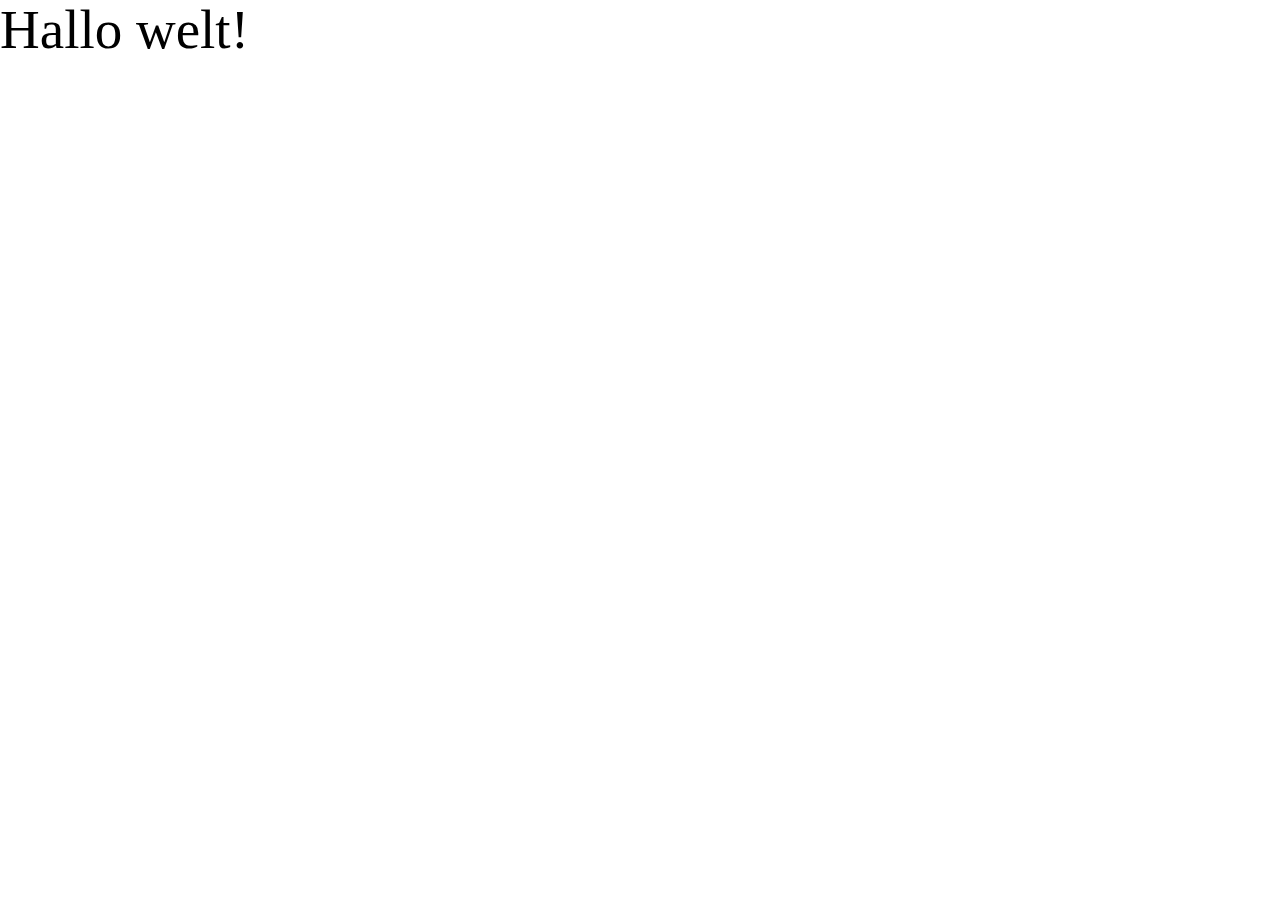
==== view-html/index.html @ 86b8821a "Start des Themes" ====
<!DOCTYPE html>
<html lang="en">
<head>
    <meta charset="UTF-8">
    <meta http-equiv="X-UA-Compatible" content="IE=edge">
    <meta name="viewport" content="width=device-width, initial-scale=1.0">
    <title>Startseite html</title>
    <link rel="stylesheet" href="../assets/css/styles.css">
</head>
<body>
    <h1>Hallo welt!</h1>
</body>
</html>
---- assets/css/styles.css ----
@font-face {
  font-family: "Roboto";
  src: url("../fonts/roboto-light.woff2") format("woff2"), url("../fonts/roboto-light.woff") format("woff");
  font-weight: 300;
  font-style: normal;
}
@font-face {
  font-family: "Roboto";
  src: url("../fonts/roboto-regular.woff2") format("woff2"), url("../fonts/roboto-regular.woff") format("woff");
  font-weight: 400;
  font-style: normal;
}
@font-face {
  font-family: "Roboto";
  src: url("../fonts/roboto-medium.woff2") format("woff2"), url("../fonts/roboto-medium.woff") format("woff");
  font-weight: 500;
  font-style: normal;
}
body {
  font-family: "Roboto";
  font-size: 10px;
  font-weight: 300;
}

* {
  margin-block-start: 0;
  margin-block-end: 0;
  padding-block-start: 0;
  padding-block-end: 0;
}

h1 {
  font-size: 5.5rem;
  font-weight: 300;
  line-height: 5.9rem;
}

h2 {
  font-size: 4.8rem;
  font-weight: 300;
  line-height: 5.4rem;
}

h3 {
  font-size: 3.6rem;
  font-weight: 300;
  line-height: 4.2rem;
}

h4 {
  font-size: 3.2rem;
  font-weight: 300;
  line-height: 3.8rem;
}

h5 {
  font-size: 2.4rem;
  font-weight: 300;
  line-height: 3rem;
}

h6, p, li, a, span, button, input, label {
  font-size: 2rem;
  font-weight: 300;
  line-height: 2.2rem;
}

p {
  line-height: 2.2rem;
  word-spacing: 0.1rem;
  letter-spacing: 0.2rem;
  hyphens: auto;
  -webkit-hyphens: auto;
  -moz-hyphens: auto;
  -ms-hyphens: auto;
}

.cl_subline {
  text-transform: uppercase;
  font-weight: 300;
}

html {
  font-size: 10px;
  scroll-behavior: smooth;
}

body {
  position: relative;
  top: 0;
  left: 0;
  width: 100%;
  background-color: white;
  margin: 0;
  padding: 0;
}

* {
  box-sizing: border-box;
}

input {
  appearance: auto;
  color: canvastext;
  background-color: canvas;
  border-top-width: 0;
  border-right-width: 0;
  border-bottom-width: 0;
  border-left-width: 0;
  border-top-style: inset;
  border-right-style: inset;
  border-bottom-style: inset;
  border-left-style: inset;
  border-top-color: currentcolor;
  border-right-color: currentcolor;
  border-bottom-color: currentcolor;
  border-left-color: currentcolor;
  border-image-source: none;
  border-image-slice: 100%;
  border-image-width: 0;
  border-image-outset: 0;
  border-image-repeat: stretch;
  padding-top: 0;
  padding-right: 0;
  padding-bottom: 0;
  padding-left: 0;
  user-select: text;
  -webkit-rtl-ordering: logical;
  -webkit-user-select: text;
  cursor: auto;
}

input:focus, textarea:focus, select:focus {
  outline-offset: 0;
  outline-color: green;
}

:focus-visible {
  outline-style: auto;
  outline-width: 0;
  outline-color: red;
}

.cl_boxingArea {
  position: relative;
  width: min(1260px, 70%);
  margin: 5rem auto 8rem auto;
  padding: 0;
}

.bgImage {
  position: absolute;
  top: 0;
  left: 0;
  z-index: 0;
  width: 100%;
  height: 100%;
}
.bgImage img {
  width: 100%;
  height: 100%;
  object-fit: cover;
}

/*# sourceMappingURL=styles.css.map */
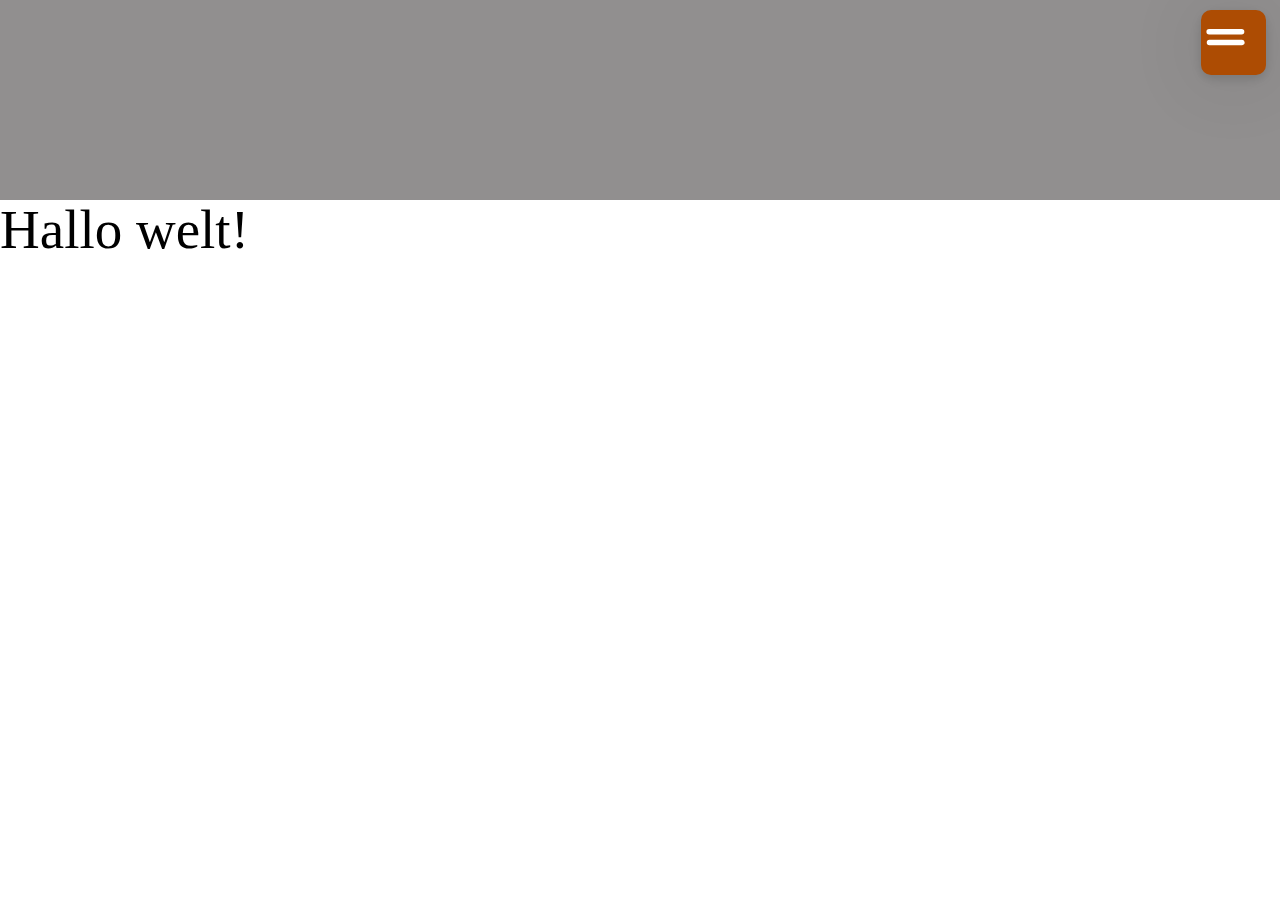
==== commit be0383d8: "Updade alle Dateien" ====
--- a/view-html/index.html
+++ b/view-html/index.html
@@ -8,6 +8,17 @@
     <link rel="stylesheet" href="../assets/css/styles.css">
 </head>
 <body>
+    <header class="cl_htmlIndex">
+        <div id="id_burger" class="cl_hp_burger_button cl_btn-none" aria-controls="primary-navigation"
+        aria-expanded="false">
+        <svg class="hamburger" viewBox="-10 -10 120 120" width="65">
+            <path class="line" stroke-width="10" stroke-linecap="round" stroke-linejoin="round"
+                d="m 5 30 h 60 a 1 1 0 0 1 0 20 h -60 a 1 1 0 0 1 0 -40 h 30 v 70">
+            </path>
+        </svg>
+    </div>
+    </header>
     <h1>Hallo welt!</h1>
+    <script src="/assets/js/index.js"></script>
 </body>
 </html>--- a/assets/css/styles.css
+++ b/assets/css/styles.css
@@ -1,21 +1,3 @@
-@font-face {
-  font-family: "Roboto";
-  src: url("../fonts/roboto-light.woff2") format("woff2"), url("../fonts/roboto-light.woff") format("woff");
-  font-weight: 300;
-  font-style: normal;
-}
-@font-face {
-  font-family: "Roboto";
-  src: url("../fonts/roboto-regular.woff2") format("woff2"), url("../fonts/roboto-regular.woff") format("woff");
-  font-weight: 400;
-  font-style: normal;
-}
-@font-face {
-  font-family: "Roboto";
-  src: url("../fonts/roboto-medium.woff2") format("woff2"), url("../fonts/roboto-medium.woff") format("woff");
-  font-weight: 500;
-  font-style: normal;
-}
 body {
   font-family: "Roboto";
   font-size: 10px;
@@ -68,7 +50,7 @@
 p {
   line-height: 2.2rem;
   word-spacing: 0.1rem;
-  letter-spacing: 0.2rem;
+  letter-spacing: 0;
   hyphens: auto;
   -webkit-hyphens: auto;
   -moz-hyphens: auto;
@@ -80,6 +62,41 @@
   font-weight: 300;
 }
 
+.cl_h5Abstand {
+  display: inline-block;
+  margin: 2rem 0 1rem 0;
+  font-weight: 300;
+}
+
+.cl_extrazeilenAbstand {
+  line-height: 2.8rem;
+}
+
+.cl_ohneTrennung {
+  hyphens: none;
+  -webkit-hyphens: none;
+  -moz-hyphens: none;
+  -ms-hyphens: none;
+}
+
+@font-face {
+  font-family: "Roboto";
+  src: url("https://galileo-security.de/wp-content/themes/galileoSecurity/assets/fonts/roboto-light.woff2") format("woff2"), url("https://galileo-security.de/wp-content/themes/galileoSecurity/assets/fonts/roboto-light.woff") format("woff");
+  font-weight: 300;
+  font-style: normal;
+}
+@font-face {
+  font-family: "Roboto";
+  src: url("https://galileo-security.de/wp-content/themes/galileoSecurity/assets/fonts/roboto-regular.woff2") format("woff2"), url("https://galileo-security.de/wp-content/themes/galileoSecurity/assets/fonts/roboto-regular.woff") format("woff");
+  font-weight: 400;
+  font-style: normal;
+}
+@font-face {
+  font-family: "Roboto";
+  src: url("https://galileo-security.de/wp-content/themes/galileoSecurity/assets/fonts/roboto-medium.woff2") format("woff2"), url("https://galileo-security.de/wp-content/themes/galileoSecurity/assets/fonts/roboto-medium.woff") format("woff");
+  font-weight: 500;
+  font-style: normal;
+}
 html {
   font-size: 10px;
   scroll-behavior: smooth;
@@ -144,22 +161,321 @@
 .cl_boxingArea {
   position: relative;
   width: min(1260px, 70%);
-  margin: 5rem auto 8rem auto;
+  margin: 0rem auto 0rem auto;
   padding: 0;
 }
 
-.bgImage {
+.cl_wrapperMargin {
+  margin: 7rem auto 10rem auto;
+}
+
+.cl_informationsText {
+  width: 100%;
+}
+
+/*------Header-----------
+###############################*/
+.cl_headerBGimageHome {
+  position: relative;
+  top: 0;
+  left: 0;
+  width: 100%;
+  height: 100vh;
+}
+
+.cl_mobilNone {
+  display: none;
+}
+
+.cl_logoText {
   position: absolute;
-  top: 0;
+  top: 1rem;
   left: 0;
-  z-index: 0;
-  width: 100%;
-  height: 100%;
-}
-.bgImage img {
+  width: 24rem;
+  height: auto;
+}
+.cl_logoText img {
   width: 100%;
   height: 100%;
   object-fit: cover;
 }
 
+.cl_areaNavBox {
+  width: fit-content;
+  display: flex;
+  justify-content: center;
+}
+.cl_areaNavBox .cl_navBox {
+  list-style: none;
+  padding-inline-start: 0;
+  display: flex;
+  flex-direction: row;
+  flex-wrap: wrap;
+  gap: 1rem;
+}
+.cl_areaNavBox .cl_navBox li {
+  transition: scale 300ms ease-in-out, translate 300ms ease;
+  -webkit-transition: scale 300ms ease-in-out, translate 300ms ease;
+  -moz-transition: scale 300ms ease-in-out, translate 300ms ease;
+  -ms-transition: scale 300ms ease-in-out, translate 300ms ease;
+  -o-transition: scale 300ms ease-in-out, translate 300ms ease;
+}
+.cl_areaNavBox .cl_navBox li:hover {
+  transition: scale 300ms ease-in-out, translate 300ms ease;
+  transform: translateY(-2px);
+  -webkit-transform: translateY(-2px);
+  -moz-transform: translateY(-2px);
+  -ms-transform: translateY(-2px);
+  -o-transform: translateY(-2px);
+  -webkit-transition: scale 300ms ease-in-out, translate 300ms ease;
+  -moz-transition: scale 300ms ease-in-out, translate 300ms ease;
+  -ms-transition: scale 300ms ease-in-out, translate 300ms ease;
+  -o-transition: scale 300ms ease-in-out, translate 300ms ease;
+}
+.cl_areaNavBox .cl_navBox li a {
+  transition: scale 300ms ease-in-out;
+  -webkit-transition: scale 300ms ease-in-out;
+  -moz-transition: scale 300ms ease-in-out;
+  -ms-transition: scale 300ms ease-in-out;
+  -o-transition: scale 300ms ease-in-out;
+  color: #eeeeee;
+  text-decoration: none;
+  font-size: 2rem;
+  text-transform: uppercase;
+}
+.cl_areaNavBox .cl_navBox li a:hover {
+  color: #bababa;
+}
+
+.cl_menuareaSecondHome_hp {
+  width: 100%;
+  height: 9rem;
+  display: flex;
+  flex-direction: row;
+  flex-wrap: wrap;
+  justify-content: center;
+  align-items: center;
+  background-color: rgba(0, 0, 0, 0.3);
+}
+
+.cl_bgHome {
+  position: absolute;
+  top: 0;
+  left: 0;
+  z-index: -1;
+  width: 100%;
+  height: 100%;
+  object-fit: cover;
+}
+
+.cl_headline {
+  width: 100%;
+  height: 100%;
+  margin: -20rem 0 0 0;
+  display: flex;
+  flex-direction: column;
+  align-items: center;
+  justify-content: center;
+  color: #eeeeee;
+}
+.cl_headline h1 {
+  display: block;
+  margin: 1rem 0;
+}
+.cl_headline .cl_subline {
+  text-transform: uppercase;
+  font-size: 2.4rem;
+}
+
+/*----------- Sub Header --------
+###################################*/
+.cl_headerBGimageHomeSub {
+  position: relative;
+  top: 0;
+  left: 0;
+  width: 100%;
+  height: 30vh;
+}
+
+.cl_headline {
+  width: 100%;
+  height: 100%;
+  margin: -7rem 0 0 0;
+  display: flex;
+  flex-direction: column;
+  align-items: center;
+  justify-content: center;
+  color: #eeeeee;
+}
+.cl_headline h1 {
+  display: block;
+  margin: 1rem 0;
+}
+
+/*------------ Mobil Nav -----------
+####################################*/
+.cl_mobilActiv {
+  transition: all 500ms ease-in-out;
+  transform: translateX(0);
+}
+
+.cl_mobilNone {
+  transition: all 500ms ease-in-out;
+  transform: translateX(-110%);
+  width: 0;
+  height: 0;
+}
+
+.cl_menuarea_mobil_slid_hp {
+  transition: all 500ms ease-in-out;
+  height: 100vh;
+  width: 320px;
+}
+
+.cl_menuarea_mobil_hp {
+  display: block;
+  position: fixed;
+  z-index: 9998;
+  top: 0;
+  box-shadow: 0px 4px 9.8px rgba(0, 0, 0, 0.072), 0px 4px 14.5px rgba(0, 0, 0, 0.087), 0px 4px 80px rgba(0, 0, 0, 0.11);
+  background-color: #ad4c03;
+  overflow: hidden;
+}
+
+.cl_areaNavBoxMobil .cl_navBoxMobil {
+  display: flex;
+  flex-direction: column;
+  justify-content: flex-start;
+  margin: 6rem 0 0 0;
+  padding: 2rem 0 0 2rem;
+  gap: 2rem;
+}
+.cl_areaNavBoxMobil .cl_navBoxMobil li {
+  list-style: none;
+}
+.cl_areaNavBoxMobil .cl_navBoxMobil li a {
+  color: #eeeeee;
+  text-decoration: none;
+  font-size: 2rem;
+  text-transform: uppercase;
+}
+
+.cl_mobilLogo {
+  margin: 1rem auto;
+  width: 24rem;
+}
+
+/*##############Ende#################*/
+/*----------- media Query -----------
+######################################*/
+@media screen and (max-width: 666px) {
+  .cl_headline {
+    text-align: center;
+    padding: 0 1rem;
+  }
+}
+@media screen and (max-width: 1200px) {
+  .cl_areaNavBox {
+    display: none;
+  }
+  .cl_mobilNone, .hp_burger_button_cl {
+    position: fixed;
+    z-index: 9999;
+    right: 0;
+    top: 1.5rem;
+    display: none;
+  }
+}
+/*Burger Button--------
+############################*/
+div.cl_hp_burger_button {
+  appearance: none;
+  overflow: hidden;
+  height: 65px;
+  width: 65px;
+  background-color: #ad4c03;
+  box-shadow: 0px 4px 9.8px rgba(0, 0, 0, 0.072), 0px 4px 14.5px rgba(0, 0, 0, 0.087), 0px 4px 80px rgba(0, 0, 0, 0.11);
+  border-radius: 1rem;
+  position: fixed;
+  top: 0;
+  right: 1.4rem;
+  z-index: 99999;
+  color: transparent;
+  cursor: pointer;
+  margin: 1rem 0 0 0;
+}
+
+.cl_hp_burger_button .cl_svgBurger {
+  color: transparent;
+  stroke: #ffffff;
+  transition: translate 500ms, rotate 500ms;
+  padding: 10px 0 0 16px;
+}
+
+.cl_hp_burger_button[aria-expanded=true] .cl_svgBurger {
+  translate: 0px 1px;
+  rotate: 0.125turn;
+  padding: 6px 0 0 16px;
+}
+
+.cl_hp_burger_button .line {
+  fill-opacity: 0;
+  color: transparent;
+  stroke: #ffffff;
+  transition: 500ms;
+  stroke-dasharray: 60 30 60 300;
+}
+
+.cl_hp_burger_button[aria-expanded=true] .line {
+  stroke-dasharray: 58 105 58 300;
+  stroke-dashoffset: -90;
+  padding: 0px 6px 0 0px;
+  translate: 1px -1px;
+}
+
+.cl_btn-none {
+  opacity: 1;
+}
+
+.cl_btn-active {
+  transition: all 350ms ease-in-out;
+  opacity: 1;
+}
+
+/*############Ende###################*/
+.cl_htmlIndex {
+  height: 200px;
+  width: 100%;
+  background-color: #918f8f;
+}
+
+/*------footer SubWrapper--------------*/
+.cl_footerDown_hp {
+  display: flex;
+  flex-direction: row;
+  flex-wrap: wrap;
+  justify-content: space-between;
+  background-color: #666666;
+  padding: 1rem;
+}
+
+.cl_footerCopyright_hp p {
+  color: #eeeeee;
+  font-size: 1.2rem;
+}
+
+.cl_footerSecondBox {
+  display: flex;
+  flex-direction: row;
+  flex-wrap: wrap;
+  gap: 2rem;
+  list-style: none;
+  padding-block-start: 0;
+}
+.cl_footerSecondBox li a {
+  text-decoration: none;
+  color: #eeeeee;
+  font-size: 1.2rem;
+}
+
 /*# sourceMappingURL=styles.css.map */
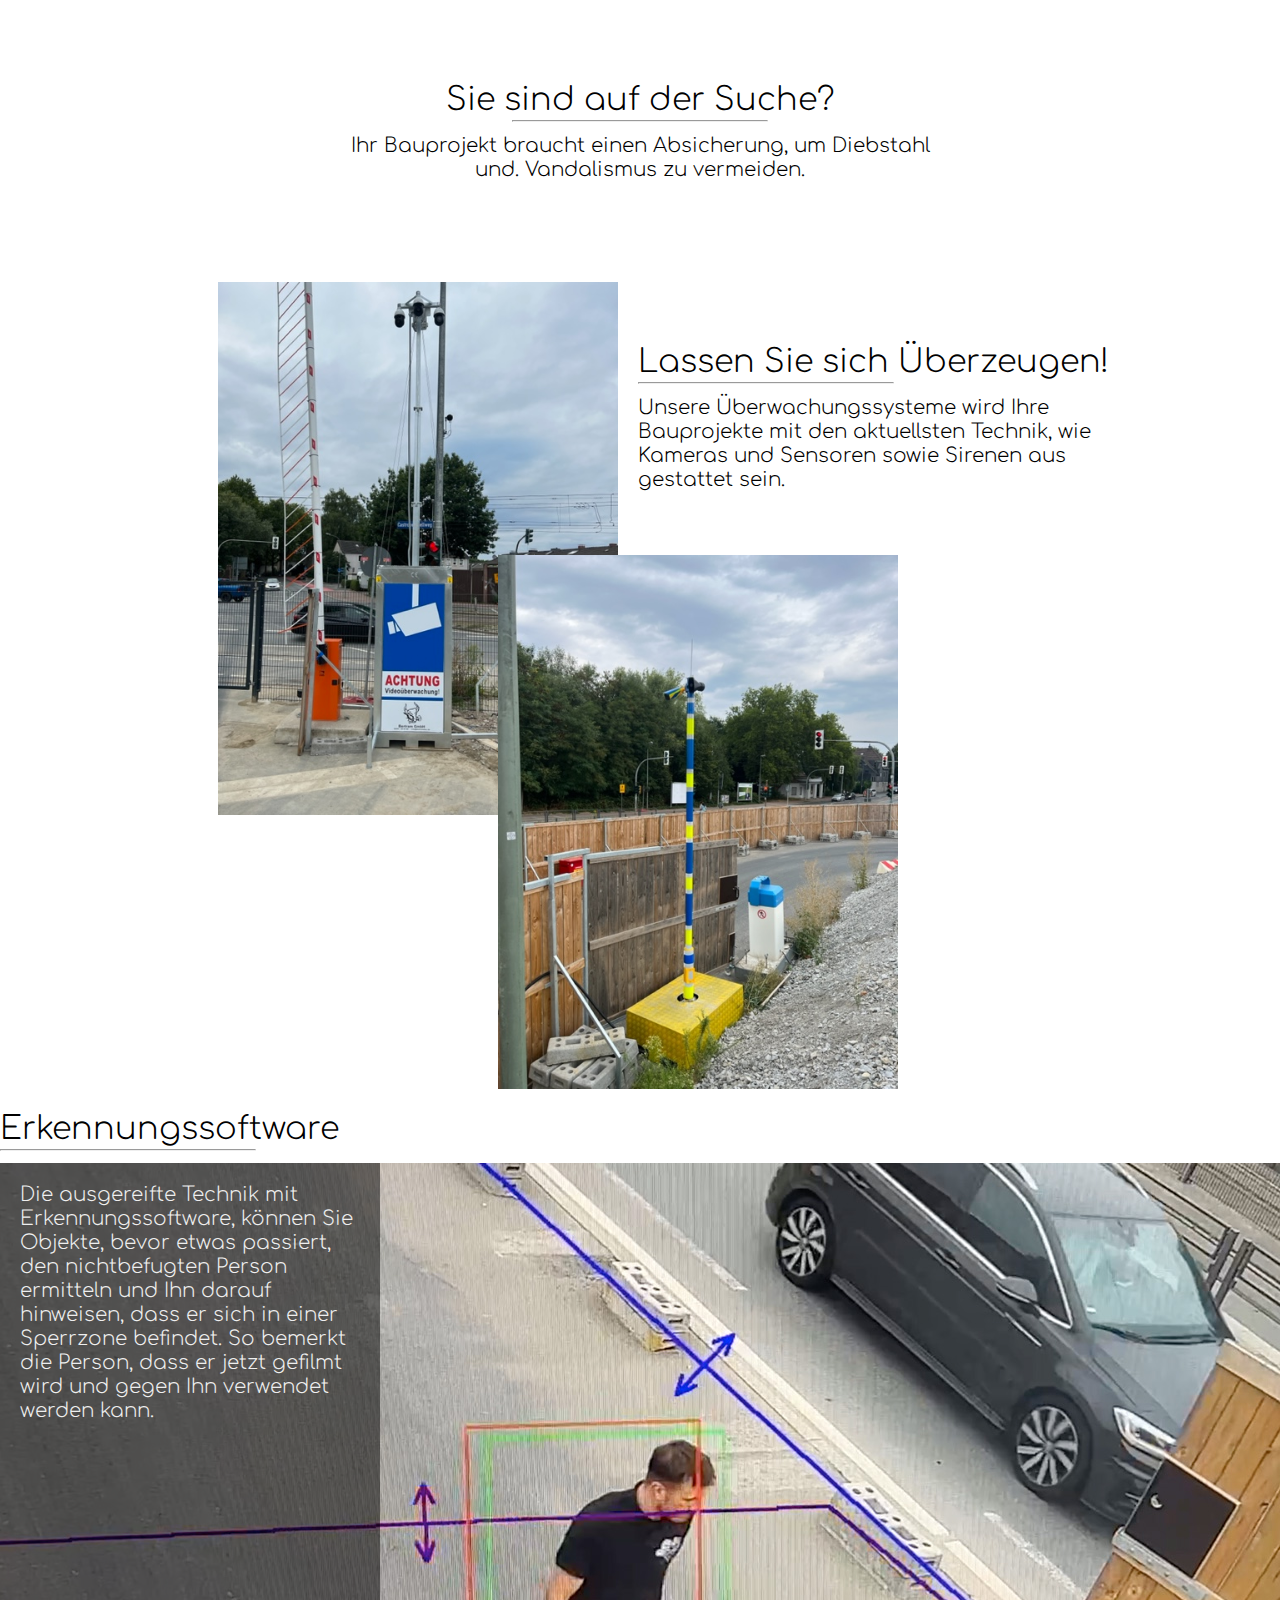
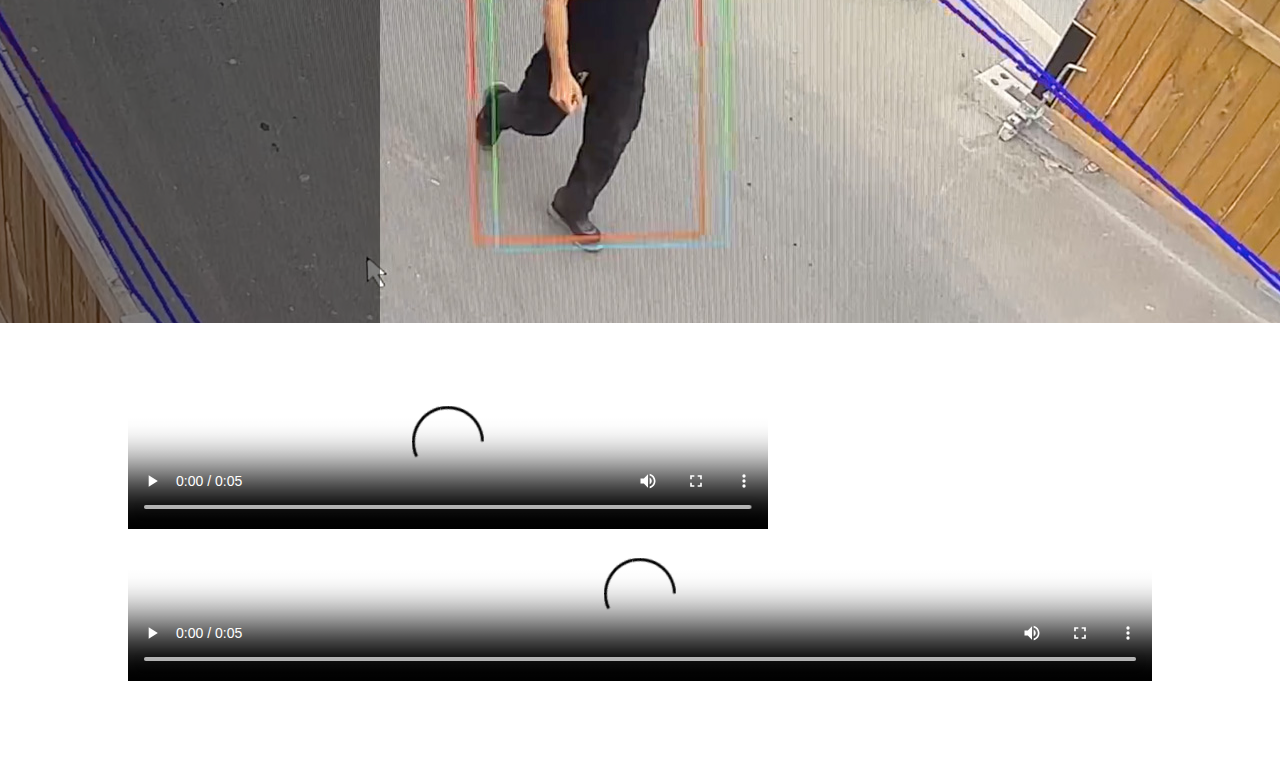
==== commit f54aee14: "großes update" ====
--- a/view-html/index.html
+++ b/view-html/index.html
@@ -4,21 +4,66 @@
     <meta charset="UTF-8">
     <meta http-equiv="X-UA-Compatible" content="IE=edge">
     <meta name="viewport" content="width=device-width, initial-scale=1.0">
+    <link rel="icon" type="image/x-icon" href="/images/favicon.ico">
     <title>Startseite html</title>
     <link rel="stylesheet" href="../assets/css/styles.css">
 </head>
 <body>
-    <header class="cl_htmlIndex">
-        <div id="id_burger" class="cl_hp_burger_button cl_btn-none" aria-controls="primary-navigation"
-        aria-expanded="false">
-        <svg class="hamburger" viewBox="-10 -10 120 120" width="65">
-            <path class="line" stroke-width="10" stroke-linecap="round" stroke-linejoin="round"
-                d="m 5 30 h 60 a 1 1 0 0 1 0 20 h -60 a 1 1 0 0 1 0 -40 h 30 v 70">
-            </path>
-        </svg>
+<section class="cl_welcome-wrapper_hp cl_boxingArea">
+    <div class="cl_welcome-content_hp">
+        <h2>Sie sind auf der Suche?</h2>
+        <hr class="cl_underline-center_hp">
+        <h4>Ihr Bauprojekt braucht einen Absicherung, um Diebstahl und. Vandalismus zu vermeiden.</h4>
     </div>
-    </header>
-    <h1>Hallo welt!</h1>
-    <script src="/assets/js/index.js"></script>
+</section>
+<section class="cl_img_ueberwachung-wrapper_hp cl_boxingArea">
+    <div class="cl_contentGridbox_hp">
+        <div class="cl_imgBox_hp">
+        <img src="../assets/img/ueberwachungsimg02.JPG" alt="" class="cl_img01_hp imgPlace01">
+    </div>
+    <div class="cl_imgBox02_hp">
+        <img src="../assets/img/ueberwachungsimg01.JPG" alt="" class="cl_img01_hp imgPlace02">
+    </div>
+        <div class="cl_content_img_hp">
+            <h2>Lassen Sie sich Überzeugen!</h2>
+            <hr class="cl_underline-left_hp">
+            <h4>Unsere Überwachungssysteme wird Ihre Bauprojekte mit den aktuellsten Technik, wie Kameras und Sensoren sowie Sirenen aus gestattet sein.</h4>
+        </div>
+    </div>
+</section>
+<section class="cl_erkennung-wrapper_hp">
+    <div class="cl_erkennungsheadline_hp">
+        <h2>Erkennungssoftware</h2>
+        <hr class="cl_underline-left_hp">
+        <div class="cl_erkennungBox_hp">
+            <div class="cl_erkennungscontent_hp">
+                <h4>Die ausgereifte Technik mit Erkennungssoftware, können Sie Objekte, bevor etwas passiert, den nichtbefugten Person ermitteln und Ihn darauf hinweisen, dass er sich in einer Sperrzone befindet.
+                    So bemerkt die Person, dass er jetzt gefilmt wird und gegen Ihn verwendet werden kann.</h4>
+            </div>
+        </div>
+</section>
+<section class="cl_video_wrapper_hp cl_boxingArea">
+    <div class="cl_videogridbox_hp">
+        <div class="cl_videoContent_hp">
+            <h2></h2>
+            <h4></h4>
+        </div>
+        <div class="cl_video-container01_hp">
+            <video class="cl_video-container01_hp video" poster="../assets/img/software_galileo.png" controls>
+                <source src="../assets/video/softwarevideo.mp4" type="video/mp4">
+                <source src="../assets/video/softwarevideo.webm" type="video/webm">
+                Ihr Browser unterstützt das Video nicht.
+            </video>
+        </div>
+        <div class="cl_video-container02_hp">
+            <video class="cl_video-container02_hp video" poster="../assets/img/outside_galileo.png" controls>
+                <source src="../assets/video/uberwachung_outside.mp4" type="video/mp4">
+                <source src="../assets/video/uberwachung_outside.webm" type="video/webm">
+                Ihr Browser unterstützt das Video nicht.
+            </video>
+        </div>
+    </div>
+</section>
+<script src="../assets/js/index.js"></script>
 </body>
 </html>--- a/assets/css/styles.css
+++ b/assets/css/styles.css
@@ -1,5 +1,53 @@
+@font-face {
+  font-family: "Roboto";
+  src: url("http://localhost:8888/WordPress-projekte/galileoSecurity/wp-content/themes/galileoSecurity/assets/fonts/roboto-light.woff2") format("woff2"), url("http://localhost:8888/WordPress-projekte/galileoSecurity/wp-content/themes/galileoSecurity/assets/fonts/roboto-light.woff") format("woff");
+  font-weight: 300;
+  font-style: normal;
+}
+@font-face {
+  font-family: "Roboto";
+  src: url("http://localhost:8888/WordPress-projekte/galileoSecurity/wp-content/themes/galileoSecurity/assets/fonts/roboto-regular.woff2") format("woff2"), url("http://localhost:8888/WordPress-projekte/galileoSecurity/wp-content/themes/galileoSecurity/assets/fonts/roboto-regular.woff") format("woff");
+  font-weight: 400;
+  font-style: normal;
+}
+@font-face {
+  font-family: "Roboto";
+  src: url("http://localhost:8888/WordPress-projekte/galileoSecurity/wp-content/themes/galileoSecurity/assets/fonts/roboto-medium.woff2") format("woff2"), url("http://localhost:8888/WordPress-projekte/galileoSecurity/wp-content/themes/galileoSecurity/assets/fonts/roboto-medium.woff") format("woff");
+  font-weight: 500;
+  font-style: normal;
+}
+@font-face {
+  font-family: "Roboto";
+  src: url("https://galileo-security.de/wp-content/themes/galileoSecurity/assets/fonts/roboto-light.woff2") format("woff2"), url("https://galileo-security.de/wp-content/themes/galileoSecurity/assets/fonts/roboto-light.woff") format("woff");
+  font-weight: 300;
+  font-style: normal;
+}
+@font-face {
+  font-family: "Roboto";
+  src: url("https://galileo-security.de/wp-content/themes/galileoSecurity/assets/fonts/roboto-regular.woff2") format("woff2"), url("https://galileo-security.de/wp-content/themes/galileoSecurity/assets/fonts/roboto-regular.woff") format("woff");
+  font-weight: 400;
+  font-style: normal;
+}
+@font-face {
+  font-family: "Roboto";
+  src: url("https://galileo-security.de/wp-content/themes/galileoSecurity/assets/fonts/roboto-medium.woff2") format("woff2"), url("https://galileo-security.de/wp-content/themes/galileoSecurity/assets/fonts/roboto-medium.woff") format("woff");
+  font-weight: 500;
+  font-style: normal;
+}
+@font-face {
+  font-family: "Comfortaa";
+  src: url("../fonts/Comfortaa-Light.woff2") format("woff2"), url("../fonts/Comfortaa-Light.woff") format("woff");
+  font-weight: 300;
+  font-style: normal;
+}
+@font-face {
+  font-family: "Comfortaa";
+  src: url("../fonts/Comfortaa-SemiBold.woff2") format("woff2"), url("../fonts/Comfortaa-SemiBold.woff") format("woff");
+  font-weight: 600;
+  font-style: normal;
+}
 body {
-  font-family: "Roboto";
+  font-family: "Comfortaa", "sans-serif";
   font-size: 10px;
   font-weight: 300;
 }
@@ -12,43 +60,48 @@
 }
 
 h1 {
+  font-family: "Comfortaa", "sans-serif";
   font-size: 5.5rem;
   font-weight: 300;
   line-height: 5.9rem;
 }
 
 h2 {
-  font-size: 4.8rem;
-  font-weight: 300;
-  line-height: 5.4rem;
+  font-family: "Comfortaa", "sans-serif";
+  font-size: 3.2rem;
+  font-weight: 300;
+  line-height: 4rem;
 }
 
 h3 {
-  font-size: 3.6rem;
-  font-weight: 300;
-  line-height: 4.2rem;
+  font-family: "Comfortaa", "sans-serif";
+  font-size: 2.4rem;
+  font-weight: 300;
+  line-height: 3.2rem;
 }
 
 h4 {
-  font-size: 3.2rem;
-  font-weight: 300;
-  line-height: 3.8rem;
+  font-family: "Comfortaa", "sans-serif";
+  font-size: 2rem;
+  font-weight: 300;
+  line-height: 2.4rem;
 }
 
 h5 {
-  font-size: 2.4rem;
-  font-weight: 300;
-  line-height: 3rem;
+  font-family: "Comfortaa", "sans-serif";
+  font-size: 1.6rem;
+  font-weight: 300;
+  line-height: 1.8rem;
 }
 
 h6, p, li, a, span, button, input, label {
-  font-size: 2rem;
-  font-weight: 300;
-  line-height: 2.2rem;
+  font-family: "Comfortaa", "sans-serif";
+  font-size: 1.6rem;
+  font-weight: 300;
+  line-height: 2rem;
 }
 
 p {
-  line-height: 2.2rem;
   word-spacing: 0.1rem;
   letter-spacing: 0;
   hyphens: auto;
@@ -60,6 +113,9 @@
 .cl_subline {
   text-transform: uppercase;
   font-weight: 300;
+  padding: 0.4rem;
+  display: inline-block;
+  margin: 1rem 0 0 0;
 }
 
 .cl_h5Abstand {
@@ -72,31 +128,6 @@
   line-height: 2.8rem;
 }
 
-.cl_ohneTrennung {
-  hyphens: none;
-  -webkit-hyphens: none;
-  -moz-hyphens: none;
-  -ms-hyphens: none;
-}
-
-@font-face {
-  font-family: "Roboto";
-  src: url("https://galileo-security.de/wp-content/themes/galileoSecurity/assets/fonts/roboto-light.woff2") format("woff2"), url("https://galileo-security.de/wp-content/themes/galileoSecurity/assets/fonts/roboto-light.woff") format("woff");
-  font-weight: 300;
-  font-style: normal;
-}
-@font-face {
-  font-family: "Roboto";
-  src: url("https://galileo-security.de/wp-content/themes/galileoSecurity/assets/fonts/roboto-regular.woff2") format("woff2"), url("https://galileo-security.de/wp-content/themes/galileoSecurity/assets/fonts/roboto-regular.woff") format("woff");
-  font-weight: 400;
-  font-style: normal;
-}
-@font-face {
-  font-family: "Roboto";
-  src: url("https://galileo-security.de/wp-content/themes/galileoSecurity/assets/fonts/roboto-medium.woff2") format("woff2"), url("https://galileo-security.de/wp-content/themes/galileoSecurity/assets/fonts/roboto-medium.woff") format("woff");
-  font-weight: 500;
-  font-style: normal;
-}
 html {
   font-size: 10px;
   scroll-behavior: smooth;
@@ -107,7 +138,7 @@
   top: 0;
   left: 0;
   width: 100%;
-  background-color: white;
+  background-color: #fff;
   margin: 0;
   padding: 0;
 }
@@ -161,7 +192,14 @@
 .cl_boxingArea {
   position: relative;
   width: min(1260px, 70%);
-  margin: 0rem auto 0rem auto;
+  margin: 5rem auto 8rem auto;
+  padding: 0;
+}
+
+.cl_fullwide {
+  position: relative;
+  width: 100%;
+  margin: 0;
   padding: 0;
 }
 
@@ -173,6 +211,94 @@
   width: 100%;
 }
 
+/*##############Ende#################*/
+/*-------------- Deko Dreieck ------
+######################################*/
+.cl_polyDreieck {
+  position: relative;
+  z-index: 20;
+  width: 100%;
+  height: fit-content;
+  margin: 4rem 0 0 0;
+  overflow: hidden;
+}
+
+.cl_bgColorSection02 {
+  background-color: #fafafa;
+  fill: #fafafa;
+}
+
+.cl_bgColorSection03 {
+  background-color: #fafafa;
+  fill: #fff;
+}
+
+.cl_polyDreieckDown {
+  width: 100%;
+  height: fit-content;
+  margin: 0 0 -0.4rem 0;
+  overflow: hidden;
+}
+.cl_polyDreieckDown .cl_Dreieck {
+  object-fit: cover;
+  object-position: center;
+}
+
+.dreickWeiss {
+  position: relative;
+  bottom: -1rem;
+  width: 100%;
+  height: max-content;
+}
+.dreickWeiss img {
+  width: 100%;
+  height: 100%;
+}
+
+.dreieckRotOben img {
+  transform: scaleX(-1);
+  position: relative;
+  bottom: -1rem;
+}
+
+.dreieckWeiss03 {
+  position: relative;
+  bottom: 8px;
+  width: 100%;
+  overflow: visible;
+  transform: scaleX(-1);
+  -webkit-transform: scaleX(-1);
+  -moz-transform: scaleX(-1);
+  -ms-transform: scaleX(-1);
+  -o-transform: scaleX(-1);
+}
+.dreieckWeiss03 img.dreieck {
+  width: 100%;
+  height: 100%;
+}
+
+.cl_underline-center_hp, .cl_underline-left_hp {
+  width: 20vw;
+  display: block;
+  background-color: #8E0404;
+}
+
+.cl_underline-left_hp {
+  margin: 0 auto 1.2rem 0;
+}
+
+.cl_underline-center_hp {
+  margin: 0 auto 1.2rem auto;
+}
+
+/*----------- Media Queries ---------
+#######################################*/
+@media screen and (max-width: 1690px) {
+  .cl_boxingArea {
+    position: relative;
+    width: 100%;
+  }
+}
 /*------Header-----------
 ###############################*/
 .cl_headerBGimageHome {
@@ -180,7 +306,9 @@
   top: 0;
   left: 0;
   width: 100%;
-  height: 100vh;
+  height: 106vh;
+  overflow: hidden;
+  display: table-caption;
 }
 
 .cl_mobilNone {
@@ -189,7 +317,7 @@
 
 .cl_logoText {
   position: absolute;
-  top: 1rem;
+  top: 0.6rem;
   left: 0;
   width: 24rem;
   height: auto;
@@ -244,7 +372,7 @@
   text-transform: uppercase;
 }
 .cl_areaNavBox .cl_navBox li a:hover {
-  color: #bababa;
+  color: #999999;
 }
 
 .cl_menuareaSecondHome_hp {
@@ -255,7 +383,7 @@
   flex-wrap: wrap;
   justify-content: center;
   align-items: center;
-  background-color: rgba(0, 0, 0, 0.3);
+  background-color: rgba(0, 0, 0, 0.6);
 }
 
 .cl_bgHome {
@@ -338,7 +466,7 @@
   z-index: 9998;
   top: 0;
   box-shadow: 0px 4px 9.8px rgba(0, 0, 0, 0.072), 0px 4px 14.5px rgba(0, 0, 0, 0.087), 0px 4px 80px rgba(0, 0, 0, 0.11);
-  background-color: #ad4c03;
+  background-color: #8E0404;
   overflow: hidden;
 }
 
@@ -365,13 +493,80 @@
   width: 24rem;
 }
 
-/*##############Ende#################*/
+/*-----------Header_wrapper------------
+#######################################-*/
+.cl_header_wrapper_hp {
+  width: 100%;
+  height: 65rem;
+  margin: 0;
+  position: relative;
+  left: 0;
+  top: 0;
+}
+
+.cl_header-bg_hp {
+  position: absolute;
+  z-index: 1;
+  left: 0;
+  top: 0;
+  width: 100%;
+  height: max-content;
+  object-fit: cover;
+  object-position: center;
+}
+
+/*------- header Content ---------
+##################################*/
+.cl_header-content_hp {
+  position: absolute;
+  z-index: 2;
+  bottom: 0;
+  right: 0;
+  width: fit-content;
+  background-color: rgba(0, 0, 0, 0.6);
+  padding: 5rem 10rem 3rem 5rem;
+}
+.cl_header-content_hp h1 {
+  color: #eeeeee;
+}
+.cl_header-content_hp h5 {
+  color: #eeeeee;
+}
+
 /*----------- media Query -----------
 ######################################*/
+@media screen and (max-width: 526px) {
+  .cl_header-content_hp {
+    width: 100%;
+    padding: 3rem 1rem;
+  }
+  .cl_header-content_hp h1 {
+    font-size: 4.2rem;
+    line-height: 4.2rem;
+    hyphens: auto;
+    -webkit-hyphens: auto;
+    -moz-hyphens: auto;
+    -ms-hyphens: auto;
+  }
+}
 @media screen and (max-width: 666px) {
   .cl_headline {
     text-align: center;
     padding: 0 1rem;
+  }
+}
+@media screen and (max-width: 833px) {
+  .cl_header-content_hp {
+    width: 100%;
+    padding: 3rem 1rem;
+  }
+  .cl_header-content_hp h1 {
+    hyphens: auto;
+    -webkit-hyphens: auto;
+    -moz-hyphens: auto;
+    -ms-hyphens: auto;
+    display: block;
+    margin: 0 0 0.6rem 0;
   }
 }
 @media screen and (max-width: 1200px) {
@@ -393,7 +588,7 @@
   overflow: hidden;
   height: 65px;
   width: 65px;
-  background-color: #ad4c03;
+  background-color: #8E0404;
   box-shadow: 0px 4px 9.8px rgba(0, 0, 0, 0.072), 0px 4px 14.5px rgba(0, 0, 0, 0.087), 0px 4px 80px rgba(0, 0, 0, 0.11);
   border-radius: 1rem;
   position: fixed;
@@ -449,6 +644,264 @@
   background-color: #918f8f;
 }
 
+/*----------- Welcome Bereich ---------
+#######################################*/
+.cl_welcome-wrapper_hp {
+  display: flex;
+  justify-content: center;
+  margin: 8rem auto;
+}
+
+.cl_welcome-content_hp {
+  width: fit-content;
+  text-align: center;
+}
+.cl_welcome-content_hp h4 {
+  width: 60rem;
+}
+
+/*----------- Media Queries ---------
+#######################################*/
+@media screen and (max-width: 800px) {
+  .cl_welcome-content_hp h2 {
+    font-size: 3.6rem;
+    padding: 0 1rem;
+  }
+  .cl_welcome-content_hp h4 {
+    font-size: 2.1rem;
+    width: fit-content;
+    padding: 0 1rem;
+  }
+}
+/*--------- Grid Box -----------
+###################################*/
+.cl_img_ueberwachung-wrapper_hp {
+  width: 100%;
+  display: block;
+  margin: 0 auto;
+  padding: 2rem 3%;
+}
+
+.cl_contentGridbox_hp {
+  display: grid;
+  width: 90%;
+  margin: 0 auto;
+  grid-template-columns: 24% 24% 24% 24%;
+  grid-template-rows: max-content max-content max-content max-content;
+  grid-template-areas: "images01 images01 contentWach contentWach " "images01 images01 contentWach contentWach" ". images02 images02 ." ". images02 images02 .";
+}
+
+.cl_content_img_hp {
+  grid-area: contentWach;
+}
+
+.cl_imgBox_hp {
+  grid-area: images01;
+}
+
+.cl_imgBox02_hp {
+  grid-area: images02;
+}
+
+/*--------- Images Place -----------
+###################################*/
+.cl_img01_hp {
+  width: 40rem;
+  max-width: 40rem;
+  height: fit-content;
+  object-fit: contain;
+}
+
+.imgPlace01 {
+  align-items: end;
+}
+
+.cl_imgBox_hp {
+  width: 100%;
+  display: flex;
+  justify-content: flex-end;
+  margin: 0 0 0 0;
+}
+
+.cl_imgBox02_hp {
+  width: 100%;
+  display: flex;
+  justify-content: center;
+  margin: -26rem 0 0 8rem;
+}
+
+/*--------- Content Place -----------
+###################################*/
+.cl_content_img_hp {
+  display: block;
+  margin: 6rem 0 0 2rem;
+}
+
+/*--------- Media Queries -----------
+###################################*/
+@media screen and (max-width: 800px) {
+  .cl_contentGridbox_hp {
+    display: grid;
+    width: 100%;
+    margin: 0 auto;
+    grid-template-columns: 100%;
+    grid-template-rows: max-content max-content max-content;
+    grid-template-areas: "images01" "contentWach" "images02";
+  }
+  /*--------- Images Place -----------
+  ###################################*/
+  .cl_img01_hp {
+    width: 100%;
+    max-width: 40rem;
+    height: fit-content;
+    object-fit: contain;
+  }
+  .imgPlace01 {
+    align-items: center;
+  }
+  .cl_imgBox_hp {
+    display: flex;
+    justify-content: center;
+    margin: 0 0 0 0;
+  }
+  .cl_imgBox02_hp {
+    display: flex;
+    justify-content: center;
+    margin: 0;
+  }
+  /*--------- Content Place -----------
+  ###################################*/
+  .cl_content_img_hp {
+    display: block;
+    margin: 0;
+    text-align: center;
+  }
+  .cl_underline-left_hp {
+    margin: 0 auto 1.2rem auto;
+  }
+}
+.cl_wrapperDienstleistung {
+  width: 100%;
+}
+
+.flexboxDreier {
+  display: flex;
+  flex-direction: row;
+  flex-wrap: wrap;
+  justify-content: center;
+  gap: 2rem;
+  width: 80%;
+  margin: 12rem auto;
+}
+
+.flex {
+  min-width: 32rem;
+  width: 33.33%;
+  max-width: 38rem;
+  box-shadow: 0px 0px 8px rgba(0, 0, 0, 0.3);
+}
+.flex .cl_imageLeistung {
+  margin: 0;
+  width: 100%;
+  aspect-ratio: 1/0.5;
+  height: 250px;
+}
+.flex .cl_imageLeistung img {
+  width: 100%;
+  height: 100%;
+  object-fit: cover;
+}
+
+.cl_privat .cl_contentLeistung, .cl_business .cl_contentLeistung, .cl_service .cl_contentLeistung {
+  display: flex;
+  flex-direction: column;
+  align-items: stretch;
+  margin: 2rem 0 0 0;
+  overflow: hidden;
+  padding: 1.2rem;
+}
+.cl_privat .cl_contentLeistung h3, .cl_business .cl_contentLeistung h3, .cl_service .cl_contentLeistung h3 {
+  display: inline-block;
+  margin: 0 0 1rem 0;
+}
+.cl_privat .cl_contentLeistung h5, .cl_business .cl_contentLeistung h5, .cl_service .cl_contentLeistung h5 {
+  display: inline-block;
+  margin: 0 0 3rem 0;
+}
+
+/*----Media Query Max 840px----
+        ##############################--*/
+@media screen and (max-width: 840px) {
+  .flexboxDreier {
+    width: 96%;
+  }
+}
+/*------------ erkennung Wrapper -----------
+####################################*/
+.cl_erkennung-wrapper_hp {
+  height: 82rem;
+}
+
+/*------- Background img ------------------
+###################################*/
+.cl_erkennungBox_hp {
+  display: block;
+  left: 0;
+  top: 0;
+  width: 100%;
+  height: 76rem;
+  background-image: url("../img/sensor_bild_video.jpg");
+  background-position: 40% center;
+  background-size: cover;
+  background-repeat: no-repeat;
+  overflow: hidden;
+}
+
+.cl_erkennungscontent_hp {
+  width: 38rem;
+  height: 100%;
+  background-color: rgba(0, 0, 0, 0.5);
+  color: #eeeeee;
+  padding: 2rem;
+}
+
+/*------------ Video Wrapper -----------
+####################################*/
+.cl_video_wrapper_hp {
+  width: 100%;
+}
+
+.cl_videogridbox_hp {
+  width: 80%;
+  margin: 0 auto;
+  display: grid;
+  grid-template-columns: 1fr 25% 1fr;
+  grid-template-rows: max-content max-content max-content;
+  grid-template-areas: "video01 video01 videocontent" "video01 video01 videocontent" "video02 video02 video02";
+}
+
+.cl_video-container01_hp {
+  grid-area: video02;
+}
+
+.cl_video-container02_hp {
+  grid-area: video01;
+}
+
+.cl_videoContent_hp {
+  grid-area: videocontent;
+}
+
+.cl_video-container01_hp {
+  width: 100%;
+  height: auto;
+}
+
+.cl_video-container02_hp {
+  width: 100%;
+  height: auto;
+}
+
 /*------footer SubWrapper--------------*/
 .cl_footerDown_hp {
   display: flex;
@@ -478,4 +931,16 @@
   font-size: 1.2rem;
 }
 
+.test01 {
+  position: absolute;
+  z-index: 999;
+  width: 400px;
+  height: 400px;
+  background-color: aliceblue;
+}
+.test01 .test {
+  position: absolute;
+  z-index: 5;
+}
+
 /*# sourceMappingURL=styles.css.map */
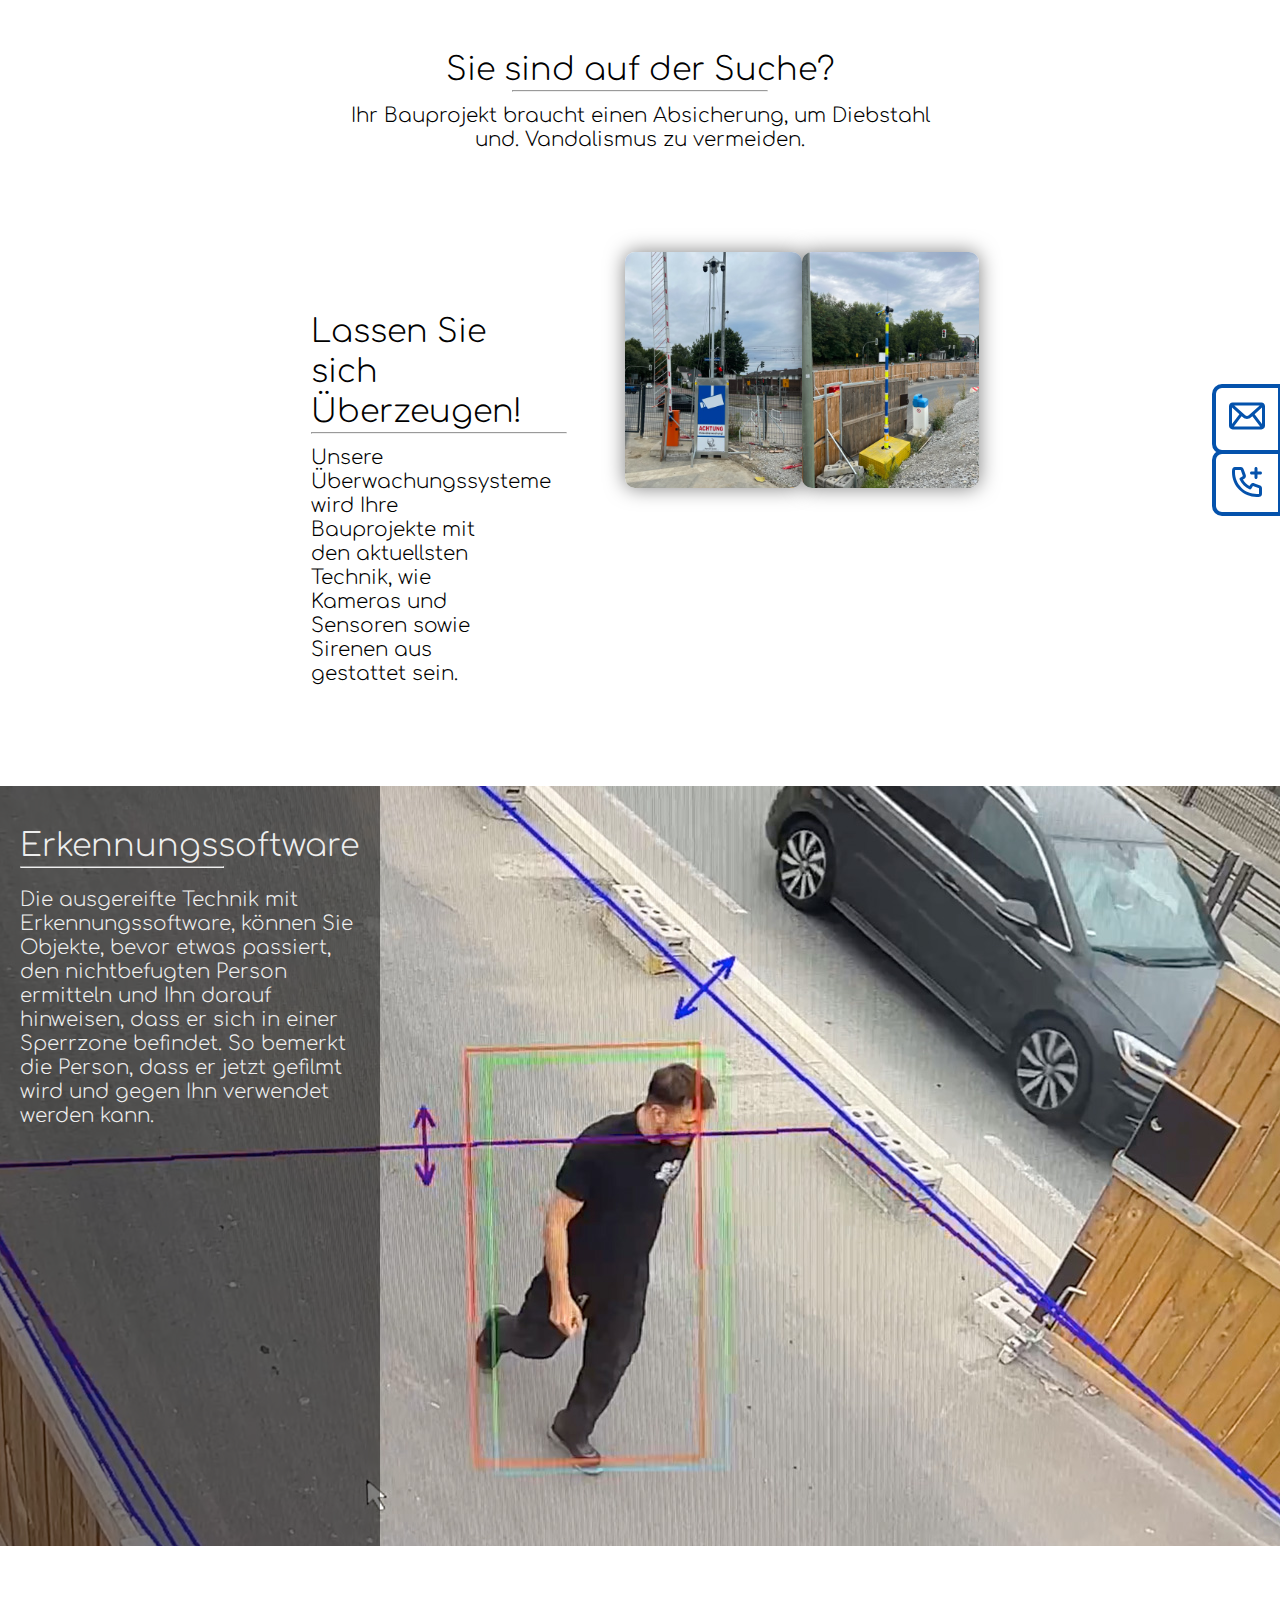
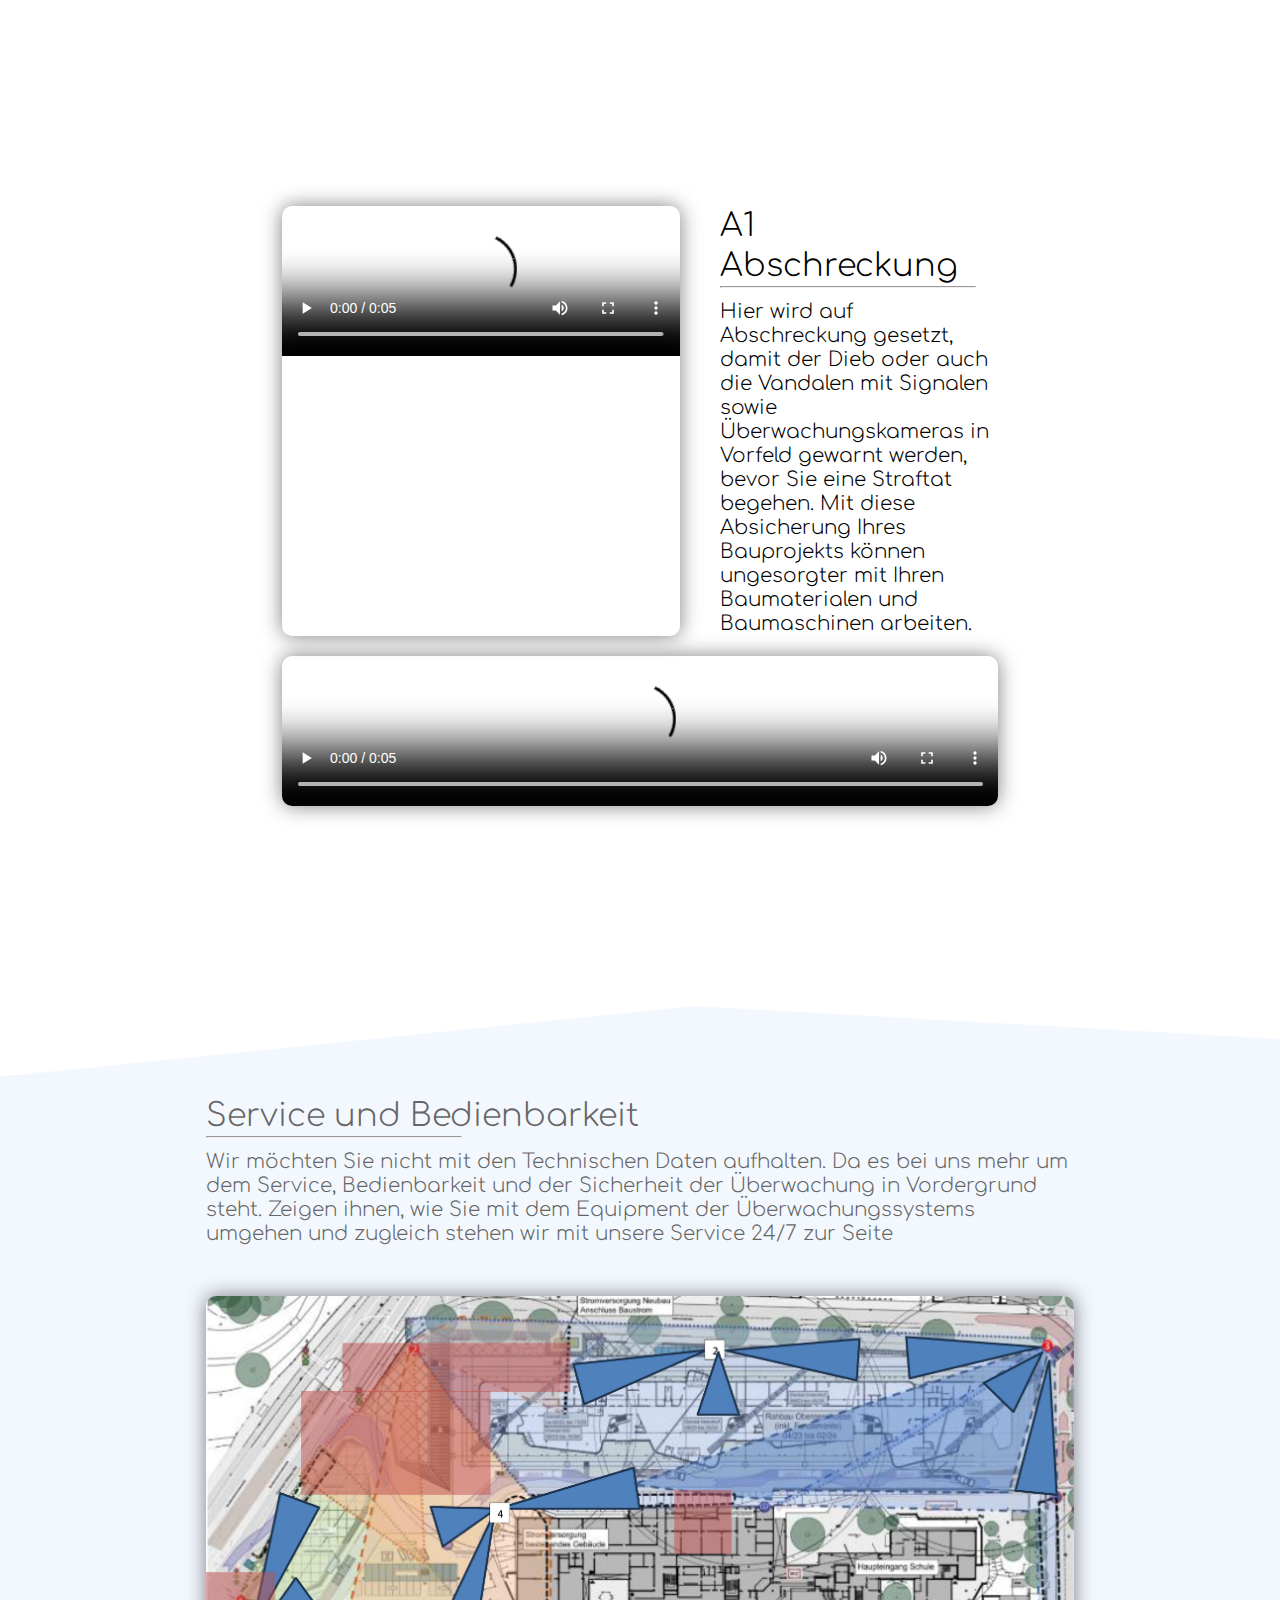
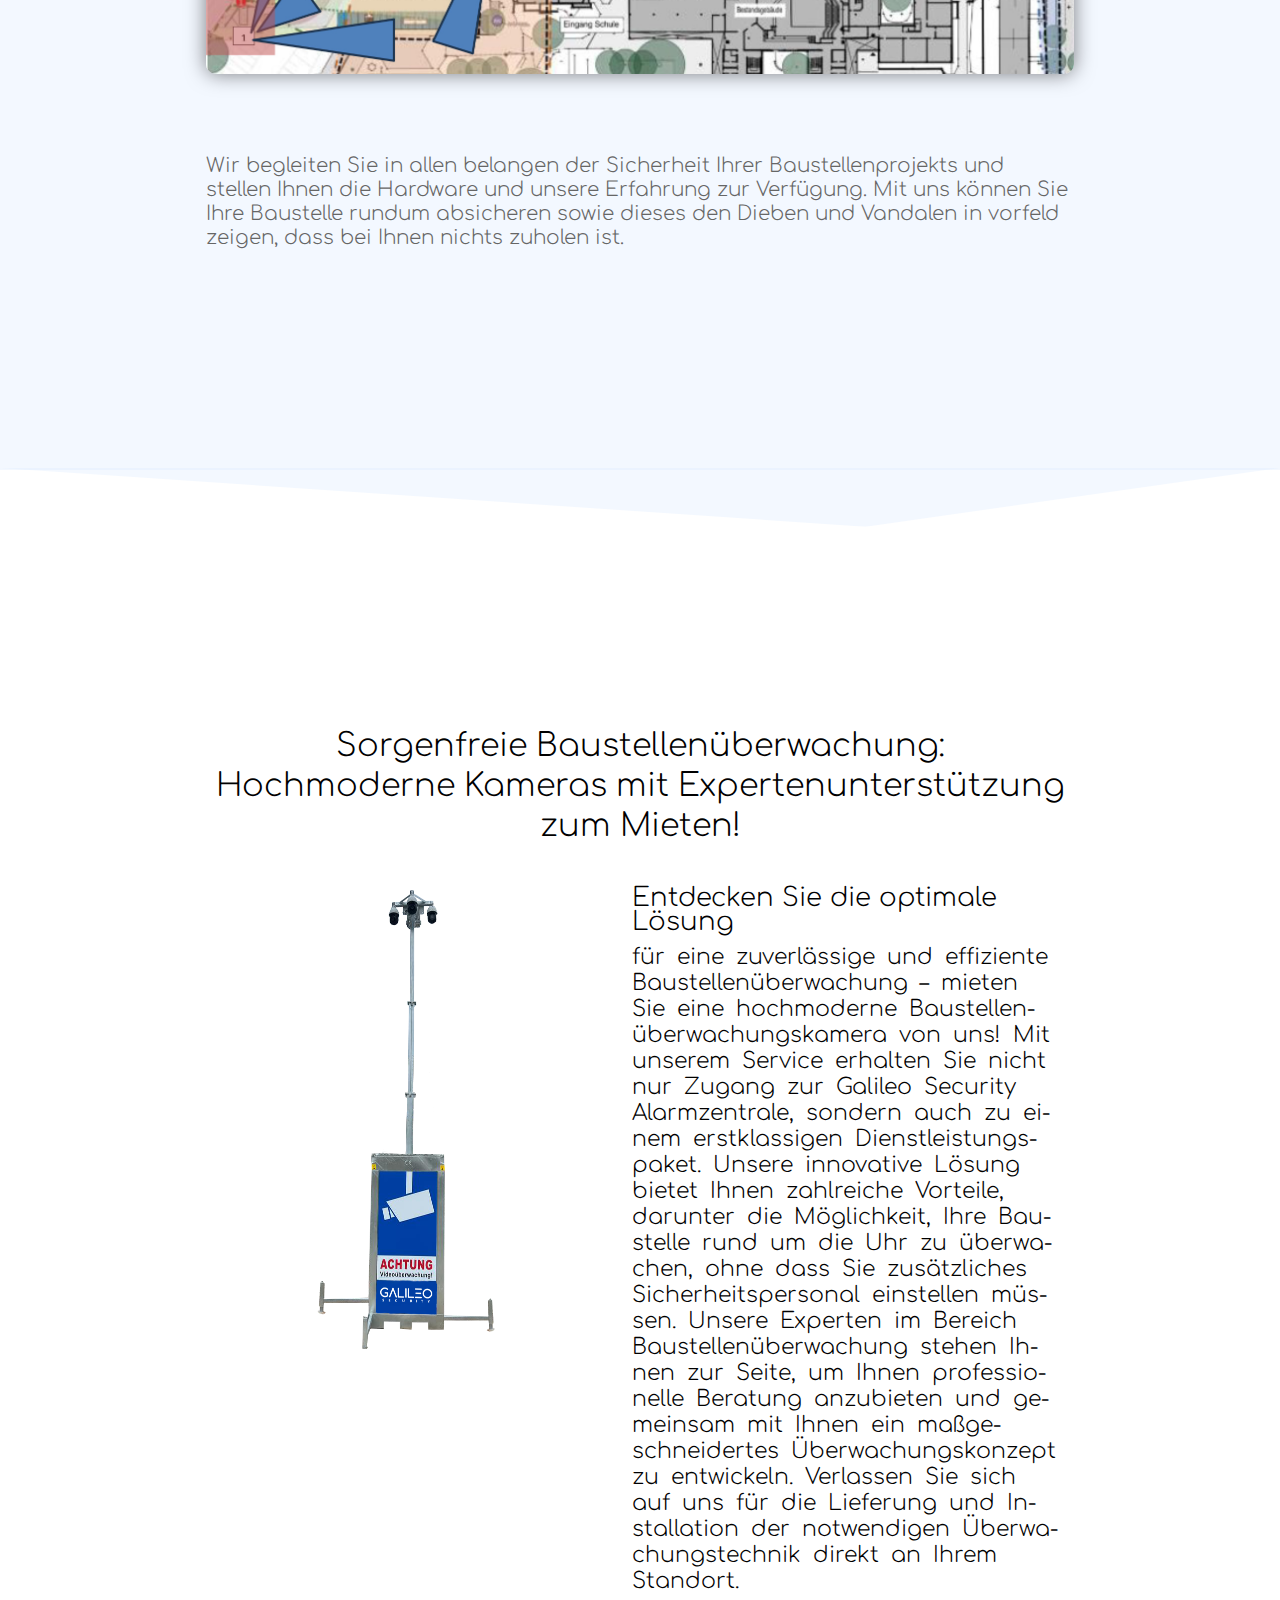
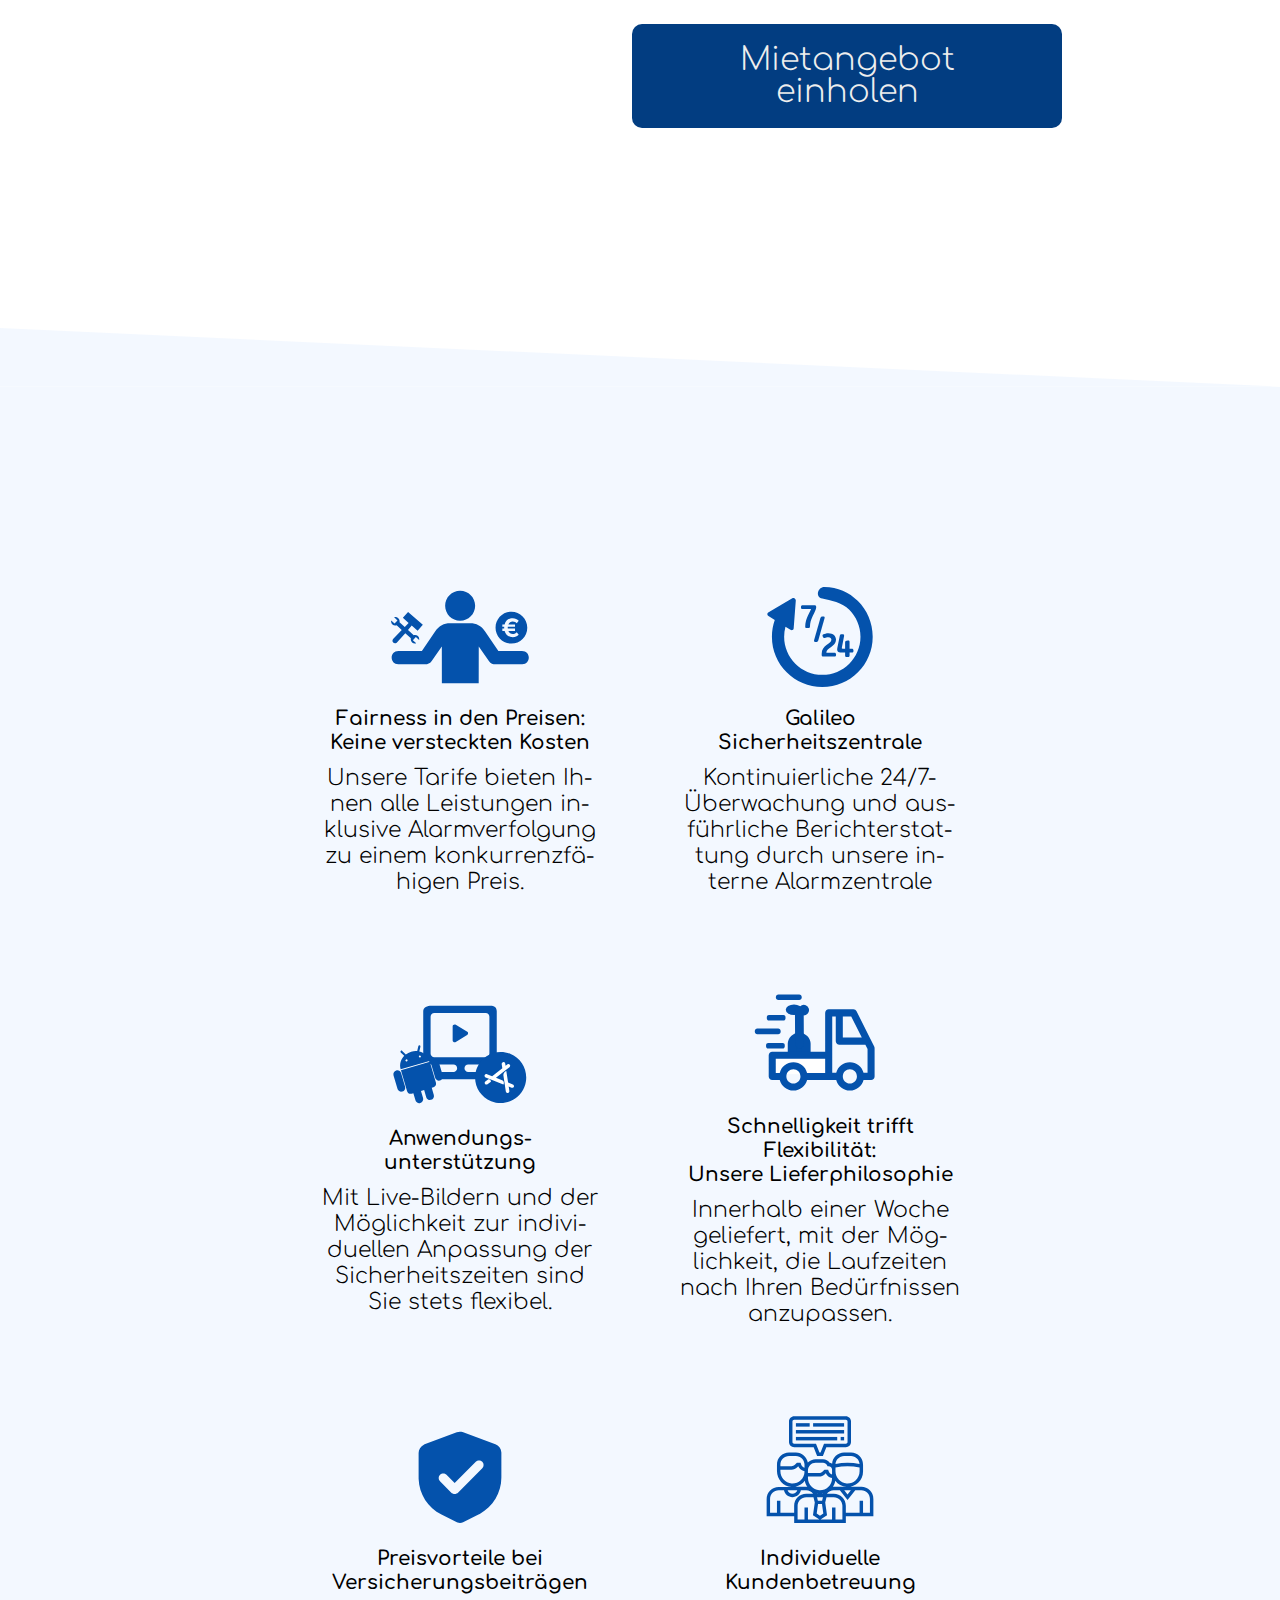
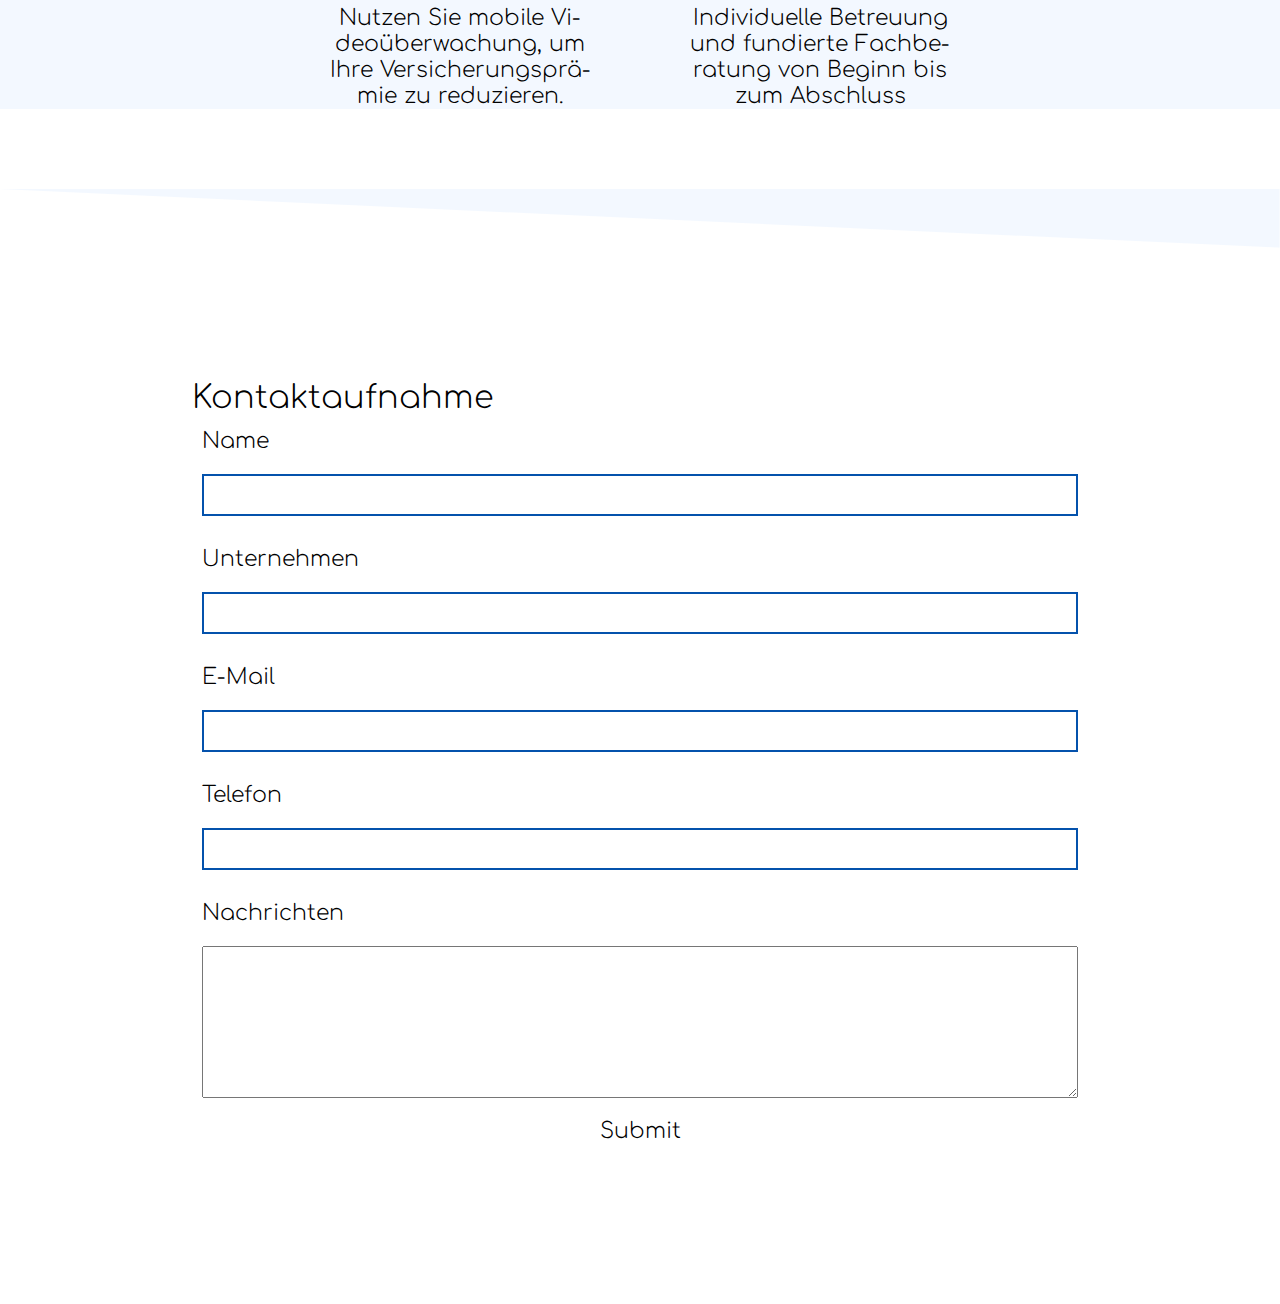
==== commit 2eee6cd7: "Update_1.0.2" ====
--- a/view-html/index.html
+++ b/view-html/index.html
@@ -1,5 +1,6 @@
 <!DOCTYPE html>
-<html lang="en">
+<html lang="de">
+
 <head>
     <meta charset="UTF-8">
     <meta http-equiv="X-UA-Compatible" content="IE=edge">
@@ -8,62 +9,190 @@
     <title>Startseite html</title>
     <link rel="stylesheet" href="../assets/css/styles.css">
 </head>
+
 <body>
-<section class="cl_welcome-wrapper_hp cl_boxingArea">
-    <div class="cl_welcome-content_hp">
-        <h2>Sie sind auf der Suche?</h2>
-        <hr class="cl_underline-center_hp">
-        <h4>Ihr Bauprojekt braucht einen Absicherung, um Diebstahl und. Vandalismus zu vermeiden.</h4>
+
+    <!-- Kontaktbox links
+    ###############################-->
+    <div class="cl_blurbg_hp">
+        <div class="cl_phoneActive_hp"><p class="cl_kreuzClose_hp">X</p><a href="tel:+4915127005762">+49 (0) 1512 7005762</a></div>
     </div>
-</section>
-<section class="cl_img_ueberwachung-wrapper_hp cl_boxingArea">
+    <div class="cl_contactFixBox_hp">
+        <div class="cl_mailContact_hp">
+            <a href="mailto:info@galileo-security.de" name="Galileo Security Service"><img src="../assets/img/email.svg" alt=""></a>
+        </div>
+        <div class="cl_phoneContact_hp">
+            <img src="../assets/img/phone-plus.svg" alt="">
+        </div>   
+    </div>
+    <!--#######################################-->
+    <section class="cl_welcome-wrapper_hp cl_boxingArea">
+        <div class="cl_welcome-content_hp">
+            <h2>Sie sind auf der Suche?</h2>
+            <hr class="cl_underline-center_hp">
+            <h4>Ihr Bauprojekt braucht einen Absicherung, um Diebstahl und. Vandalismus zu vermeiden.</h4>
+        </div>
+    </section>
+    <section class="cl_img_ueberwachung-wrapper_hp cl_boxingArea">
     <div class="cl_contentGridbox_hp">
-        <div class="cl_imgBox_hp">
-        <img src="../assets/img/ueberwachungsimg02.JPG" alt="" class="cl_img01_hp imgPlace01">
-    </div>
-    <div class="cl_imgBox02_hp">
-        <img src="../assets/img/ueberwachungsimg01.JPG" alt="" class="cl_img01_hp imgPlace02">
-    </div>
         <div class="cl_content_img_hp">
             <h2>Lassen Sie sich Überzeugen!</h2>
             <hr class="cl_underline-left_hp">
-            <h4>Unsere Überwachungssysteme wird Ihre Bauprojekte mit den aktuellsten Technik, wie Kameras und Sensoren sowie Sirenen aus gestattet sein.</h4>
+            <h4>Unsere Überwachungssysteme wird Ihre Bauprojekte mit den aktuellsten Technik, wie Kameras und
+                Sensoren sowie Sirenen aus gestattet sein.</h4>
         </div>
+        <div class="cl_imgBox_hp">
+            <img src="../assets/img/ueberwachungsimg02.JPG" alt="" class="cl_img01_hp imgPlace01 borderRadius10">
+            <img src="../assets/img/ueberwachungsimg01.JPG" alt="" class="cl_img01_hp imgPlace02 borderRadius10">
+        </div>
+
     </div>
-</section>
-<section class="cl_erkennung-wrapper_hp">
-    <div class="cl_erkennungsheadline_hp">
-        <h2>Erkennungssoftware</h2>
-        <hr class="cl_underline-left_hp">
-        <div class="cl_erkennungBox_hp">
-            <div class="cl_erkennungscontent_hp">
-                <h4>Die ausgereifte Technik mit Erkennungssoftware, können Sie Objekte, bevor etwas passiert, den nichtbefugten Person ermitteln und Ihn darauf hinweisen, dass er sich in einer Sperrzone befindet.
-                    So bemerkt die Person, dass er jetzt gefilmt wird und gegen Ihn verwendet werden kann.</h4>
+    </section>
+    <section class="cl_erkennung-wrapper_hp">
+        <div class="cl_erkennungsheadline_hp">
+
+            <div class="cl_erkennungBox_hp">
+                <div class="cl_erkennungscontent_hp">
+                    <h2>Erkennungssoftware</h2>
+                    <hr class="cl_underline-left_hp">
+                    <h4>Die ausgereifte Technik mit Erkennungssoftware, können Sie Objekte, bevor etwas passiert, den
+                        nichtbefugten Person ermitteln und Ihn darauf hinweisen, dass er sich in einer Sperrzone
+                        befindet.
+                        So bemerkt die Person, dass er jetzt gefilmt wird und gegen Ihn verwendet werden kann.</h4>
+                </div>
+            </div>
+    </section>
+    <section class="cl_video_wrapper_hp cl_boxingArea">
+        <div class="cl_videogridbox_hp">
+            <div class="cl_videoContent_hp">
+                <h2>A1 Abschreckung</h2>
+                <hr class="cl_underline-left_hp">
+                <h4>Hier wird auf Abschreckung gesetzt, damit der Dieb oder auch die Vandalen mit Signalen sowie
+                    Überwachungskameras in Vorfeld gewarnt werden, bevor Sie eine Straftat begehen. Mit diese
+                    Absicherung Ihres Bauprojekts können ungesorgter mit Ihren Baumaterialen und Baumaschinen arbeiten.
+                </h4>
+            </div>
+            <div class="cl_video-container02_hp borderRadius10">
+                <video class="cl_video-02_hp video " poster="../assets/img/outside_galileo.png" controls>
+                    <source src="../assets/video/uberwachung_outside.mp4" type="video/mp4">
+                    <source src="../assets/video/uberwachung_outside.webm" type="video/webm">
+                    Ihr Browser unterstützt das Video nicht.
+                </video>
+            </div>
+            <div class="cl_video-container01_hp borderRadius10">
+                <video class="cl_video-01_hp video" poster="../assets/img/software_galileo.png" controls>
+                    <source src="../assets/video/softwarevideo.mp4" type="video/mp4">
+                    <source src="../assets/video/softwarevideo.webm" type="video/webm">
+                    Ihr Browser unterstützt das Video nicht.
+                </video>
             </div>
         </div>
-</section>
-<section class="cl_video_wrapper_hp cl_boxingArea">
-    <div class="cl_videogridbox_hp">
-        <div class="cl_videoContent_hp">
-            <h2></h2>
-            <h4></h4>
+    </section>
+    <section class="cl_serviceWrapper_hp">
+        <div class="cl_polyDreieckService_hp">
+            <svg xmlns="http://www.w3.org/2000/svg" width="1955" height="70.783" viewBox="0 0 1955 70.783">
+                <path id="Pfad_29" class="cl_dreieckColor_hp" cdata-name="Pfad 29" d="M694.04,43.217,1955,114H0Z"
+                    transform="translate(0 -43.217)" />
+            </svg>
         </div>
-        <div class="cl_video-container01_hp">
-            <video class="cl_video-container01_hp video" poster="../assets/img/software_galileo.png" controls>
-                <source src="../assets/video/softwarevideo.mp4" type="video/mp4">
-                <source src="../assets/video/softwarevideo.webm" type="video/webm">
-                Ihr Browser unterstützt das Video nicht.
-            </video>
+        <div class="cl_serviceBox">
+            <div class="cl_boxingArea">
+                <div class="cl_serviceContent_hp">
+                    <h2>Service und Bedienbarkeit</h2>
+                    <hr class="cl_underline-left_hp">
+                    <h4>Wir möchten Sie nicht mit den Technischen Daten aufhalten. Da es bei uns mehr um dem Service,
+                        Bedienbarkeit und der Sicherheit der Überwachung in Vordergrund steht. Zeigen ihnen, wie Sie mit dem Equipment der Überwachungssystems umgehen und zugleich stehen wir mit unsere Service 24/7 zur Seite  </h4>
+                </div>
+                <img class="cl_servicebild_hp borderRadius10" src="../assets/img/video-turm-skizze.jpg" alt="Baustellenskizze">
+            </div>
+            <div class="cl_serviceContent02_hp">
+                  <h4>Wir begleiten Sie in allen belangen der Sicherheit Ihrer Baustellenprojekts und stellen Ihnen die Hardware und unsere Erfahrung zur Verfügung. Mit uns können Sie Ihre Baustelle rundum absicheren sowie dieses den Dieben und Vandalen in vorfeld zeigen, dass bei Ihnen nichts zuholen ist.</h4>
+            </div>
         </div>
-        <div class="cl_video-container02_hp">
-            <video class="cl_video-container02_hp video" poster="../assets/img/outside_galileo.png" controls>
-                <source src="../assets/video/uberwachung_outside.mp4" type="video/mp4">
-                <source src="../assets/video/uberwachung_outside.webm" type="video/webm">
-                Ihr Browser unterstützt das Video nicht.
-            </video>
+    </section>
+    <div class="cl_polyDreieckService_hp02">
+        <svg version="1.1" id="Ebene_1" xmlns="http://www.w3.org/2000/svg" xmlns:xlink="http://www.w3.org/1999/xlink" x="0px" y="0px"
+	 viewBox="0 0 1920 88" style="enable-background:new 0 0 1920 88;" xml:space="preserve">
+<polygon class="cl_dreieckColor_hp" points="0,88 1920,88 1298.4,0 "/>
+</svg>
+    </div>
+    <section class="cl_mietproduktWrapper_hp cl_boxingArea">
+        <h2>Sorgenfreie Baustellenüberwachung:<br>Hochmoderne Kameras mit Expertenunterstützung zum Mieten!</h2>
+        <div class="cl_mietproduktBox_hp">
+            <div class="cl_mietproduktimg_hp">
+                <img src="../assets/img/galileo-wacht-device.png" alt="Überwachungssystem">
+            </div>
+            <div class="cl_produktsContent_hp">
+                <h4>Entdecken Sie die optimale Lösung</h4>
+                <p>für eine zuverlässige und effiziente Baustellenüberwachung – mieten Sie eine hochmoderne Baustellenüberwachungskamera von uns! Mit unserem Service erhalten Sie nicht nur Zugang zur Galileo Security Alarmzentrale, sondern auch zu einem erstklassigen Dienstleistungspaket. Unsere innovative Lösung bietet Ihnen zahlreiche Vorteile, darunter die Möglichkeit, Ihre Baustelle rund um die Uhr zu überwachen, ohne dass Sie zusätzliches Sicherheitspersonal einstellen müssen. Unsere Experten im Bereich Baustellenüberwachung stehen Ihnen zur Seite, um Ihnen professionelle Beratung anzubieten und gemeinsam mit Ihnen ein maßgeschneidertes Überwachungskonzept zu entwickeln. Verlassen Sie sich auf uns für die Lieferung und Installation der notwendigen Überwachungstechnik direkt an Ihrem Standort.</p>
+            <button>Mietangebot einholen</button>
+            </div>
         </div>
-    </div>
-</section>
-<script src="../assets/js/index.js"></script>
+    </section>
+<svg version="1.1" id="Ebene_1" class="cl_dreieckLinks_hp" xmlns="http://www.w3.org/2000/svg" xmlns:xlink="http://www.w3.org/1999/xlink" x="0px" y="0px"
+	 viewBox="0 0 1920 88" style="enable-background:new 0 0 1920 88;" xml:space="preserve">
+<polygon class="cl_dreieckfarbe_hp" points="1920,88 0,88 0,0 "/>
+</svg>
+
+    <section class="cl_serviceListe_hp ">
+        <div class="cl_serviceArea_hp cl_boxingArea">
+            <div class="cl_serviceBoxContent_hp">
+                <img class="cl_svg_kosten_hp" src="../assets/img/keine_kosten.svg" alt="keine versteckten Kosten">
+                <h4>Fairness in den Preisen:<br>Keine versteckten Kosten</h4>
+                <p>Unsere Tarife bieten Ihnen alle Leistungen inklusive Alarmverfolgung zu einem konkurrenzfähigen Preis.</p>
+            </div>
+            
+            <div class="cl_serviceBoxContent_hp">
+                <img class="cl_svg_time724_hp" src="../assets/img/time7-24.svg" alt="Sicherheitszentrale">
+                <h4>Galileo<br>Sicherheitszentrale</h4>
+                <p>Kontinuierliche 24/7-Überwachung und ausführliche Berichterstattung durch unsere interne Alarmzentrale</p>
+            </div>
+            <div class="cl_serviceBoxContent_hp">
+                <img class="cl_svg_time724_hp" src="../assets/img/desktopMove.svg" alt="Anwendungsunterstützung">
+                <h4>Anwendungs-<br>unterstützung</h4>
+                <p>Mit Live-Bildern und der Möglichkeit zur individuellen Anpassung der Sicherheitszeiten sind Sie stets flexibel.</p>
+            </div>
+            <div class="cl_serviceBoxContent_hp">
+                <img class="cl_svg_kosten_hp" src="../assets/img/delivery-cam.svg" alt="Lieferphilosophie">
+                <h4>Schnelligkeit trifft Flexibilität:<br>Unsere Lieferphilosophie</h4>
+                <p>Innerhalb einer Woche geliefert, mit der Möglichkeit, die Laufzeiten nach Ihren Bedürfnissen anzupassen.</p>
+            </div>
+            <div class="cl_serviceBoxContent_hp">
+                <img class="cl_svg_kosten_hp" src="../assets/img/safety-galileo.svg" alt="Preisvorteile">
+                <h4>Preisvorteile bei Versicherungsbeiträgen</h4>
+                <p>Nutzen Sie mobile Videoüberwachung, um Ihre Versicherungsprämie zu reduzieren. </p>
+            </div>
+            <div class="cl_serviceBoxContent_hp">
+                <img class="cl_svg_time724_hp" src="../assets/img/Kundenservice_galileo.svg" alt="Kundenbetreuung">
+                <h4>Individuelle Kundenbetreuung</h4>
+                <p>Individuelle Betreuung und fundierte Fachberatung von Beginn bis zum Abschluss</p>
+            </div>
+        </div>
+    </section>
+    <svg version="1.1" id="Ebene_1" class="cl_dreieckRechts_hp" xmlns="http://www.w3.org/2000/svg"
+        xmlns:xlink="http://www.w3.org/1999/xlink" x="0px" y="0px" viewBox="0 0 1920 88"
+        style="enable-background:new 0 0 1920 88;" xml:space="preserve"> 
+        <polygon class="cl_dreieckfarbe_hp" points="1920,88 0,88 0,0 " />
+    </svg>
+    <section class="cl_kontaktformWrapper_hp">
+        <div class="cl_kontaktformBox_hp cl_boxingArea">
+            <h2>Kontaktaufnahme</h2>
+<form action="" method="post" class="cl_formBox_hp">
+    <label for="name">Name</label>
+    <input type="text" name="Name" id="" class="cl_textfeld01_hp">
+    <label for="Company">Unternehmen</label>
+    <input type="text" name="Name" id="" class="cl_textfeld01_hp">
+    <label for="Email">E-Mail</label>
+    <input type="email" name="email" id="" class="cl_textfeld01_hp">
+    <label for="telefon">Telefon</label>
+    <input type="tel" name="telefon" id="" class="cl_textfeld01_hp">
+    <label for="Nachrichten">Nachrichten</label>
+    <textarea name="messing" id="" cols="30" rows="10"></textarea>
+    <input type="submit" name="Button" class="cl_kontaktbutton">
+</form>
+        </div>
+    </section>
+    <script src="../assets/js/index.js"></script>
 </body>
+
 </html>--- a/assets/css/styles.css
+++ b/assets/css/styles.css
@@ -61,7 +61,7 @@
 
 h1 {
   font-family: "Comfortaa", "sans-serif";
-  font-size: 5.5rem;
+  font-size: clamp(2.2rem, -2rem + 9.375vw, 5.5rem);
   font-weight: 300;
   line-height: 5.9rem;
 }
@@ -96,9 +96,9 @@
 
 h6, p, li, a, span, button, input, label {
   font-family: "Comfortaa", "sans-serif";
-  font-size: 1.6rem;
+  font-size: 2.2rem;
   font-weight: 300;
-  line-height: 2rem;
+  line-height: 2.6rem;
 }
 
 p {
@@ -207,6 +207,11 @@
   margin: 7rem auto 10rem auto;
 }
 
+.cl_wrapperMarginUpDown150 {
+  display: block;
+  margin: 15rem auto;
+}
+
 .cl_informationsText {
   width: 100%;
 }
@@ -280,7 +285,7 @@
 .cl_underline-center_hp, .cl_underline-left_hp {
   width: 20vw;
   display: block;
-  background-color: #8E0404;
+  background-color: #0452ac;
 }
 
 .cl_underline-left_hp {
@@ -291,9 +296,30 @@
   margin: 0 auto 1.2rem auto;
 }
 
+.borderRadius10 {
+  border-radius: 1rem;
+  -webkit-border-radius: 1rem;
+  -moz-border-radius: 1rem;
+  -ms-border-radius: 1rem;
+  -o-border-radius: 1rem;
+  box-shadow: 0 0 20px rgba(0, 0, 0, 0.5);
+}
+
+.cl_keinVersteckteKosten_hp {
+  fill: #0452ac;
+}
+
+.cl_borderRadius_10_hp {
+  border-radius: 10px;
+  -webkit-border-radius: 10px;
+  -moz-border-radius: 10px;
+  -ms-border-radius: 10px;
+  -o-border-radius: 10px;
+}
+
 /*----------- Media Queries ---------
 #######################################*/
-@media screen and (max-width: 1690px) {
+@media screen and (max-width: 991px) {
   .cl_boxingArea {
     position: relative;
     width: 100%;
@@ -328,6 +354,15 @@
   object-fit: cover;
 }
 
+.cl_navBox li.cl_mietangebot_hp {
+  background-color: #0452ac;
+  padding: 0.6rem;
+  border-radius: 0.8rem;
+}
+.cl_navBox li.cl_mietangebot_hp a {
+  color: #eeeeee !important;
+}
+
 .cl_areaNavBox {
   width: fit-content;
   display: flex;
@@ -339,6 +374,7 @@
   display: flex;
   flex-direction: row;
   flex-wrap: wrap;
+  align-items: center;
   gap: 1rem;
 }
 .cl_areaNavBox .cl_navBox li {
@@ -369,9 +405,8 @@
   color: #eeeeee;
   text-decoration: none;
   font-size: 2rem;
-  text-transform: uppercase;
-}
-.cl_areaNavBox .cl_navBox li a:hover {
+}
+text-transform:lowercase .cl_areaNavBox .cl_navBox li a:hover {
   color: #999999;
 }
 
@@ -466,7 +501,7 @@
   z-index: 9998;
   top: 0;
   box-shadow: 0px 4px 9.8px rgba(0, 0, 0, 0.072), 0px 4px 14.5px rgba(0, 0, 0, 0.087), 0px 4px 80px rgba(0, 0, 0, 0.11);
-  background-color: #8E0404;
+  background-color: #0452ac;
   overflow: hidden;
 }
 
@@ -495,13 +530,34 @@
 
 /*-----------Header_wrapper------------
 #######################################-*/
-.cl_header_wrapper_hp {
+.cl_headerWrapper {
   width: 100%;
   height: 65rem;
   margin: 0;
   position: relative;
   left: 0;
   top: 0;
+  display: flex;
+  justify-content: start;
+  align-items: end;
+  overflow: hidden;
+}
+.cl_headerWrapper h1 {
+  color: #eeeeee;
+}
+
+.cl_subtitle_hp {
+  position: relative;
+  z-index: 10;
+  padding: 2rem;
+  background-color: rgba(0, 0, 0, 0.6);
+}
+
+.cl_headerSlider_hp {
+  position: absolute;
+  left: 0;
+  top: 0;
+  z-index: 0;
 }
 
 .cl_header-bg_hp {
@@ -512,7 +568,7 @@
   width: 100%;
   height: max-content;
   object-fit: cover;
-  object-position: center;
+  object-position: center -20rem;
 }
 
 /*------- header Content ---------
@@ -533,6 +589,13 @@
   color: #eeeeee;
 }
 
+.cl_MatheErgebnis_hp {
+  width: 35rem;
+  border: 1px solid #ddd;
+  padding: 0.8rem 2.4rem;
+  margin-bottom: 1rem;
+}
+
 /*----------- media Query -----------
 ######################################*/
 @media screen and (max-width: 526px) {
@@ -541,7 +604,6 @@
     padding: 3rem 1rem;
   }
   .cl_header-content_hp h1 {
-    font-size: 4.2rem;
     line-height: 4.2rem;
     hyphens: auto;
     -webkit-hyphens: auto;
@@ -581,6 +643,146 @@
     display: none;
   }
 }
+/* Kontaktbox links Fixed*/
+.cl_contactFixBox_hp {
+  position: fixed;
+  top: 50%;
+  right: -2px;
+  z-index: 99;
+  transform: translateY(-50%);
+  -webkit-transform: translateY(-50%);
+  -moz-transform: translateY(-50%);
+  -ms-transform: translateY(-50%);
+  -o-transform: translateY(-50%);
+  width: 7rem;
+  height: max-content;
+  display: flex;
+  justify-content: flex-start;
+  flex-direction: column;
+  overflow: hidden;
+}
+
+.cl_mailContact_hp,
+.cl_phoneContact_hp {
+  background-color: #fff;
+  border: 0.4rem solid #0452ac;
+  border-top-left-radius: 1rem;
+  border-bottom-left-radius: 1rem;
+  width: 100%;
+  padding: 1rem 1.3rem;
+  cursor: pointer;
+}
+
+.cl_phoneContact_hp {
+  display: block;
+  margin: -0.4rem 0 0 0;
+}
+
+.cl_phoneActive_hp {
+  display: block;
+  position: relative;
+  padding: 3rem 2rem 1rem 2rem;
+  background-color: #fff;
+  border: 0.4rem solid #0452ac;
+  border-radius: 1rem;
+  -webkit-border-radius: 1rem;
+  -moz-border-radius: 1rem;
+  -ms-border-radius: 1rem;
+  -o-border-radius: 1rem;
+  color: #0452ac;
+  cursor: pointer;
+  width: fit-content;
+}
+.cl_phoneActive_hp a {
+  text-decoration: none;
+  color: #0452ac;
+  font-size: 4.5rem;
+  cursor: pointer;
+}
+.cl_phoneActive_hp .cl_kreuzClose_hp {
+  font-size: 2rem;
+  font-weight: 900;
+  position: absolute;
+  top: -2.5rem;
+  right: -2.5rem;
+  border: 4px solid #0452ac;
+  background-color: #fff;
+  color: #0452ac;
+  padding: 1rem 1.4rem 0.8rem 1.4rem;
+  border-radius: 50%;
+  -webkit-border-radius: 50%;
+  -moz-border-radius: 50%;
+  -ms-border-radius: 50%;
+  -o-border-radius: 50%;
+  cursor: pointer;
+}
+
+.cl_blurbg_hp {
+  display: none;
+  width: 100%;
+  height: 100vh;
+  background-color: rgba(44, 44, 44, 0.501);
+  filter: blur(1);
+  position: fixed;
+  -webkit-filter: blur(0.3);
+  left: 0;
+  top: 0;
+  z-index: 99999;
+}
+
+.cl_active_hp {
+  display: flex;
+  font-size: 2.4rem;
+  width: 100%;
+  justify-content: center;
+  align-items: center;
+}
+
+@media screen and (max-width: 768px) {
+  /* Kontaktbox links Fixed*/
+  .cl_contactFixBox_hp {
+    position: fixed;
+    bottom: -3.6rem;
+    right: 0;
+    z-index: 99;
+    width: 100%;
+    display: flex;
+    justify-content: flex-start;
+    flex-direction: row;
+    flex-wrap: wrap;
+    top: unset;
+  }
+  .cl_phoneContact_hp {
+    display: block;
+    margin: 0;
+  }
+  .cl_mailContact_hp,
+  .cl_phoneContact_hp {
+    background-color: #fff;
+    border: 0.2rem solid #0452ac;
+    border-top-left-radius: 0;
+    border-bottom-left-radius: 0;
+    width: 50%;
+    padding: 1rem 1rem;
+    height: 7rem;
+    display: flex;
+    justify-content: center;
+    align-items: center;
+  }
+  .cl_mailContact_hp img,
+  .cl_phoneContact_hp img {
+    height: 4rem;
+  }
+  .cl_phoneActive_hp {
+    padding: 2rem 2rem 1rem 2rem;
+  }
+  .cl_phoneActive_hp a {
+    font-size: 2.5rem;
+  }
+  .cl_active_hp {
+    font-size: 2.4rem;
+  }
+}
 /*Burger Button--------
 ############################*/
 div.cl_hp_burger_button {
@@ -588,7 +790,7 @@
   overflow: hidden;
   height: 65px;
   width: 65px;
-  background-color: #8E0404;
+  background-color: #0452ac;
   box-shadow: 0px 4px 9.8px rgba(0, 0, 0, 0.072), 0px 4px 14.5px rgba(0, 0, 0, 0.087), 0px 4px 80px rgba(0, 0, 0, 0.11);
   border-radius: 1rem;
   position: fixed;
@@ -649,7 +851,6 @@
 .cl_welcome-wrapper_hp {
   display: flex;
   justify-content: center;
-  margin: 8rem auto;
 }
 
 .cl_welcome-content_hp {
@@ -676,9 +877,7 @@
 /*--------- Grid Box -----------
 ###################################*/
 .cl_img_ueberwachung-wrapper_hp {
-  width: 100%;
-  display: block;
-  margin: 0 auto;
+  display: block;
   padding: 2rem 3%;
 }
 
@@ -686,9 +885,9 @@
   display: grid;
   width: 90%;
   margin: 0 auto;
-  grid-template-columns: 24% 24% 24% 24%;
-  grid-template-rows: max-content max-content max-content max-content;
-  grid-template-areas: "images01 images01 contentWach contentWach " "images01 images01 contentWach contentWach" ". images02 images02 ." ". images02 images02 .";
+  grid-template-columns: 48% 48%;
+  grid-template-rows: max-content max-content;
+  grid-template-areas: "contentWach images01" "contentWach images01";
 }
 
 .cl_content_img_hp {
@@ -697,16 +896,12 @@
 
 .cl_imgBox_hp {
   grid-area: images01;
-}
-
-.cl_imgBox02_hp {
-  grid-area: images02;
 }
 
 /*--------- Images Place -----------
 ###################################*/
 .cl_img01_hp {
-  width: 40rem;
+  width: 50%;
   max-width: 40rem;
   height: fit-content;
   object-fit: contain;
@@ -722,19 +917,26 @@
   justify-content: flex-end;
   margin: 0 0 0 0;
 }
+.cl_imgBox_hp img {
+  object-fit: cover;
+}
 
 .cl_imgBox02_hp {
   width: 100%;
   display: flex;
   justify-content: center;
   margin: -26rem 0 0 8rem;
+}
+.cl_imgBox02_hp img {
+  object-fit: cover;
 }
 
 /*--------- Content Place -----------
 ###################################*/
 .cl_content_img_hp {
-  display: block;
-  margin: 6rem 0 0 2rem;
+  width: 50%;
+  display: block;
+  margin: 6rem 0 0 4rem;
 }
 
 /*--------- Media Queries -----------
@@ -773,69 +975,277 @@
   ###################################*/
   .cl_content_img_hp {
     display: block;
-    margin: 0;
+    margin: 3rem auto;
     text-align: center;
   }
   .cl_underline-left_hp {
     margin: 0 auto 1.2rem auto;
   }
 }
-.cl_wrapperDienstleistung {
-  width: 100%;
-}
-
-.flexboxDreier {
+.cl_serviceWrapper_hp {
+  width: 100%;
+  padding: 0;
+  overflow: hidden;
+}
+.cl_serviceWrapper_hp .cl_boxingArea {
+  margin-top: 0;
+}
+
+.cl_polyDreieckService_hp {
+  display: block;
+  margin-bottom: -0.3rem;
+}
+.cl_polyDreieckService_hp .cl_dreieckColor_hp {
+  fill: rgba(216, 234, 255, 0.3098039216);
+  display: block;
+}
+
+.cl_serviceBox {
+  width: 100%;
+  height: fit-content;
+  padding: 2rem;
+  background-color: rgba(216, 234, 255, 0.3098039216);
+  color: #666666;
+  margin: -0.3rem 0 0 0;
+}
+
+.cl_servicebild_hp {
+  display: block;
+  margin: 5rem 0 5rem 0;
+  width: 100%;
+}
+
+.cl_mietproduktWrapper_hp h2 {
+  text-align: center;
+  margin: 20rem auto 4rem auto;
+}
+
+.cl_mietproduktBox_hp {
   display: flex;
   flex-direction: row;
   flex-wrap: wrap;
+  gap: 1rem;
+  margin: 0 0 20rem 0;
+}
+
+.cl_mietproduktimg_hp {
+  width: 48%;
+  min-width: 32rem;
+  height: max-content;
+  display: flex;
   justify-content: center;
+  overflow: hidden;
+}
+.cl_mietproduktimg_hp img {
+  height: 52vh;
+}
+
+.cl_produktsContent_hp {
+  width: 48%;
+  min-width: 32rem;
+}
+.cl_produktsContent_hp h4 {
+  font-size: 2.6rem;
+  padding: 0 0 1rem;
+}
+.cl_produktsContent_hp p {
+  font-size: 2.2rem;
+  line-height: 2.6rem;
+  word-spacing: 0.6rem;
+}
+.cl_produktsContent_hp button {
+  display: block;
+  margin: 3rem 0 0 0;
+  font-size: 3.2rem;
+  line-height: 1;
+  background-color: #023d81;
+  color: #eeeeee;
+  padding: 2rem 3.4rem;
+  border-style: none;
+  border-radius: 1rem;
+  -webkit-border-radius: 1rem;
+  -moz-border-radius: 1rem;
+  -ms-border-radius: 1rem;
+  -o-border-radius: 1rem;
+}
+
+.cl_mietangebotWrapper {
+  display: flex;
+  flex-direction: column;
+  justify-content: center;
+  align-items: center;
+  text-align: center;
+}
+.cl_mietangebotWrapper .cl_mietangebotImg {
+  width: 30rem;
+}
+
+.cl_formBox_hp {
+  display: flex;
+  flex-direction: column;
+  justify-content: flex-start;
   gap: 2rem;
-  width: 80%;
-  margin: 12rem auto;
-}
-
-.flex {
-  min-width: 32rem;
-  width: 33.33%;
-  max-width: 38rem;
-  box-shadow: 0px 0px 8px rgba(0, 0, 0, 0.3);
-}
-.flex .cl_imageLeistung {
-  margin: 0;
-  width: 100%;
-  aspect-ratio: 1/0.5;
-  height: 250px;
-}
-.flex .cl_imageLeistung img {
-  width: 100%;
-  height: 100%;
-  object-fit: cover;
-}
-
-.cl_privat .cl_contentLeistung, .cl_business .cl_contentLeistung, .cl_service .cl_contentLeistung {
+  padding: 0 1rem;
+}
+.cl_formBox_hp label {
   display: flex;
   flex-direction: column;
-  align-items: stretch;
-  margin: 2rem 0 0 0;
-  overflow: hidden;
-  padding: 1.2rem;
-}
-.cl_privat .cl_contentLeistung h3, .cl_business .cl_contentLeistung h3, .cl_service .cl_contentLeistung h3 {
+  margin-top: 1rem;
+}
+
+.cl_mietangebotContent {
+  margin: 2rem auto;
+}
+.cl_mietangebotContent h2 {
   display: inline-block;
   margin: 0 0 1rem 0;
 }
-.cl_privat .cl_contentLeistung h5, .cl_business .cl_contentLeistung h5, .cl_service .cl_contentLeistung h5 {
-  display: inline-block;
-  margin: 0 0 3rem 0;
-}
-
-/*----Media Query Max 840px----
-        ##############################--*/
-@media screen and (max-width: 840px) {
-  .flexboxDreier {
-    width: 96%;
-  }
-}
+
+.cl_inputTextfield_mietangebot {
+  padding: 0.6rem 0.4rem;
+  width: 100%;
+  border: 2px solid #0452ac;
+}
+
+.cl_submitButton_hp {
+  width: fit-content;
+  padding: 1rem 3rem;
+  background-color: #0452ac;
+  color: #eeeeee;
+}
+
+/*----------- Kontaktformular ----------
+#########################################-*/
+.cl_kontaktformWrapper_hp {
+  position: relative;
+  padding: 8rem 0;
+}
+.cl_kontaktformWrapper_hp .cl_logoBG_hp {
+  position: absolute;
+  top: 50%;
+  left: 0;
+  opacity: 0.1;
+  transform: translateY(-50%);
+  -webkit-transform: translateY(-50%);
+  -moz-transform: translateY(-50%);
+  -ms-transform: translateY(-50%);
+  -o-transform: translateY(-50%);
+}
+
+.cl_kontaktformBox_hp .cl_formBox_hp {
+  display: flex;
+  flex-direction: column;
+  justify-content: flex-start;
+  gap: 2rem;
+  padding: 0 1rem;
+}
+.cl_kontaktformBox_hp .cl_formBox_hp label {
+  display: block;
+  margin-top: 1rem;
+}
+
+.cl_textfeld01_hp {
+  padding: 0.6rem 0.4rem;
+  width: 100%;
+  border: 2px solid #0452ac;
+}
+
+.cl_nachrichtbox_hp {
+  display: flex;
+  flex-direction: column;
+}
+
+.wpcf7-textarea {
+  font-size: 2.2rem;
+  line-height: 2.6rem;
+  width: 100%;
+  border: 2px solid #0452ac;
+}
+
+.cl_submitButton_hp {
+  width: fit-content;
+  padding: 1rem 3rem;
+  background-color: #0452ac;
+  color: #eeeeee;
+}
+
+.cl_serviceArea_hp {
+  display: flex;
+  flex-direction: row;
+  flex-wrap: wrap;
+  gap: 8rem;
+  justify-content: center;
+  margin: 8rem auto;
+}
+
+.cl_serviceBoxContent_hp {
+  width: 28rem;
+  display: flex;
+  flex-direction: column;
+  justify-content: center;
+  align-items: center;
+  text-align: center;
+}
+.cl_serviceBoxContent_hp h4 {
+  font-weight: 700;
+  display: block;
+  margin: 0 0 1rem 0;
+}
+
+.cl_serviceContent02_hp {
+  width: min(1260px, 70%);
+  display: block;
+  margin: 0 auto 20rem;
+}
+
+.cl_polyDreieckService_hp02 {
+  width: 100vw;
+  margin-top: -4px;
+  display: block;
+  transform: scale(1, -1);
+  -webkit-transform: scale(1, -1);
+  -moz-transform: scale(1, -1);
+  -ms-transform: scale(1, -1);
+  -o-transform: scale(1, -1);
+}
+.cl_polyDreieckService_hp02 svg {
+  width: 100vw;
+  fill: rgba(216, 234, 255, 0.3098039216);
+}
+
+.cl_serviceListe_hp {
+  height: fit-content;
+  background-color: rgba(216, 234, 255, 0.3098039216);
+  padding: 10rem 0 0 0;
+}
+
+/*------- DreieckLinksneu ----------
+####################################*/
+.cl_dreieckLinks_hp {
+  display: block;
+}
+.cl_dreieckLinks_hp .cl_dreieckfarbe_hp {
+  fill: rgba(216, 234, 255, 0.3098039216);
+}
+
+.cl_dreieckRechts_hp {
+  display: block;
+  transform: scale(-1, -1);
+  -webkit-transform: scale(-1, -1);
+  -moz-transform: scale(-1, -1);
+  -ms-transform: scale(-1, -1);
+  -o-transform: scale(-1, -1);
+}
+.cl_dreieckRechts_hp .cl_dreieckfarbe_hp {
+  fill: rgba(216, 234, 255, 0.3098039216);
+}
+
+/*--------- Icon groessen ----------*/
+.cl_svg_time724_hp, .cl_svg_kosten_hp {
+  display: block;
+  width: 14rem;
+}
+
 /*------------ erkennung Wrapper -----------
 ####################################*/
 .cl_erkennung-wrapper_hp {
@@ -863,19 +1273,30 @@
   background-color: rgba(0, 0, 0, 0.5);
   color: #eeeeee;
   padding: 2rem;
+  overflow: hidden;
+}
+.cl_erkennungscontent_hp h2 {
+  display: block;
+  margin: 2rem 0 0 0;
+}
+.cl_erkennungscontent_hp .cl_underline-left_hp {
+  display: block;
+  margin: 0 2rem 2rem 0;
+  width: 60%;
 }
 
 /*------------ Video Wrapper -----------
 ####################################*/
 .cl_video_wrapper_hp {
-  width: 100%;
+  margin: 20rem auto;
 }
 
 .cl_videogridbox_hp {
   width: 80%;
   margin: 0 auto;
   display: grid;
-  grid-template-columns: 1fr 25% 1fr;
+  gap: 2rem 4rem;
+  grid-template-columns: 25% 25% 1fr;
   grid-template-rows: max-content max-content max-content;
   grid-template-areas: "video01 video01 videocontent" "video01 video01 videocontent" "video02 video02 video02";
 }
@@ -894,22 +1315,86 @@
 
 .cl_video-container01_hp {
   width: 100%;
-  height: auto;
+  display: flex;
+  justify-content: flex-start;
+  align-items: flex-start;
+  overflow: hidden;
 }
 
 .cl_video-container02_hp {
   width: 100%;
-  height: auto;
-}
-
+  display: flex;
+  justify-content: flex-start;
+  align-items: flex-start;
+  overflow: hidden;
+}
+
+.cl_video-01_hp {
+  width: 100%;
+  object-fit: cover;
+}
+
+.cl_video-02_hp {
+  display: block;
+  width: 100%;
+  object-fit: cover;
+  object-position: center center;
+}
+
+@media (max-width: 76.8rem) {
+  .cl_videogridbox_hp {
+    width: 100%;
+    margin: 0 auto;
+    display: grid;
+    gap: 2rem 4rem;
+    grid-template-columns: 1fr;
+    grid-template-rows: max-content max-content max-content;
+    grid-template-areas: "videocontent" "video01" "video02";
+  }
+  .cl_videoContent_hp {
+    display: block;
+    margin: 0 auto;
+    text-align: center;
+  }
+  .cl_videoContent_hp .cl_underline-left_hp {
+    margin: 0 auto;
+  }
+  .cl_video-container02_hp {
+    width: 50%;
+    display: flex;
+    justify-content: center;
+    align-items: center;
+    overflow: hidden;
+    margin: 0 auto;
+  }
+  .cl_video-01_hp {
+    width: 100%;
+    object-fit: cover;
+  }
+  .cl_video-02_hp {
+    display: block;
+    width: 100%;
+    object-fit: cover;
+    object-position: center center;
+  }
+  .cl_video-container01_hp {
+    width: 96%;
+    display: flex;
+    justify-content: flex-start;
+    align-items: flex-start;
+    overflow: hidden;
+    margin: 0 auto;
+  }
+}
 /*------footer SubWrapper--------------*/
 .cl_footerDown_hp {
   display: flex;
   flex-direction: row;
   flex-wrap: wrap;
   justify-content: space-between;
-  background-color: #666666;
+  background-color: #023d81;
   padding: 1rem;
+  width: 100%;
 }
 
 .cl_footerCopyright_hp p {
@@ -943,4 +1428,139 @@
   z-index: 5;
 }
 
+/*------ Footer up Content -----------
+######################################*/
+.cl_footerWrapper_hp {
+  background-color: #0452ac;
+  width: 100%;
+  height: fit-content;
+  padding: 2rem 1rem;
+  color: #eeeeee;
+}
+
+.cl_footerdreierFlexbox_hp {
+  display: flex;
+  flex-direction: row;
+  flex-wrap: wrap;
+  flex-basis: auto;
+  justify-content: flex-start;
+}
+.cl_footerdreierFlexbox_hp .cl_footer01 {
+  width: 33%;
+}
+.cl_footerdreierFlexbox_hp .cl_footer01 img {
+  width: 22rem;
+}
+.cl_footerdreierFlexbox_hp .cl_footer01 h4 {
+  padding: 0 0 0 1rem;
+}
+.cl_footerdreierFlexbox_hp .cl_footer02,
+.cl_footerdreierFlexbox_hp .cl_footer03 {
+  width: 33%;
+  padding: 1rem 0 0 0;
+}
+.cl_footerdreierFlexbox_hp .cl_footer02 h4,
+.cl_footerdreierFlexbox_hp .cl_footer03 h4 {
+  padding: 0 0 1rem 0;
+  line-height: 3rem;
+}
+
+@media screen and (max-width: 800px) {
+  .cl_footerdreierFlexbox_hp {
+    display: flex;
+    flex-direction: row;
+    flex-wrap: wrap;
+    flex-basis: auto;
+    justify-content: center;
+    margin: 0 auto 7rem auto;
+    text-align: center;
+  }
+  .cl_footerdreierFlexbox_hp .cl_footer01 {
+    width: 33%;
+    min-width: 32rem;
+  }
+  .cl_footerdreierFlexbox_hp .cl_footer01 img {
+    width: 22rem;
+  }
+  .cl_footerdreierFlexbox_hp .cl_footer01 h4 {
+    padding: 0 0 0 1rem;
+  }
+  .cl_footerdreierFlexbox_hp .cl_footer02,
+  .cl_footerdreierFlexbox_hp .cl_footer03 {
+    width: 33%;
+    min-width: 32rem;
+    padding: 1rem 0 0 0;
+  }
+  .cl_footerdreierFlexbox_hp .cl_footer02 h4,
+  .cl_footerdreierFlexbox_hp .cl_footer03 h4 {
+    padding: 0 0 1rem 0;
+    line-height: 3rem;
+  }
+  /*---------- Footer Down Area ---------
+  #######################################-*/
+  .cl_footerCopyright_hp {
+    width: 50%;
+  }
+  .cl_footerSecondBox {
+    width: 50%;
+    gap: 0 2rem;
+    flex-wrap: nowrap;
+  }
+  .cl_footerSecondBox li {
+    width: fit-content;
+  }
+}
+@media screen and (max-width: 767px) {
+  .cl_footerDown_hp {
+    margin: 0 0 7rem 0;
+  }
+}
+@media screen and (max-width: 658px) {
+  .cl_footerdreierFlexbox_hp .cl_footer01 img {
+    width: 22rem;
+  }
+  .cl_footerdreierFlexbox_hp .cl_footer01 h4 {
+    padding: 0;
+    text-align: center;
+  }
+  .cl_footerdreierFlexbox_hp .cl_footer02,
+  .cl_footerdreierFlexbox_hp .cl_footer03 {
+    width: 33%;
+    min-width: 32rem;
+    padding: 1rem 0 0 0;
+  }
+  .cl_footerdreierFlexbox_hp .cl_footer02 h4,
+  .cl_footerdreierFlexbox_hp .cl_footer03 h4 {
+    padding: 0 0 1rem 0;
+    line-height: 3rem;
+    text-align: center;
+  }
+}
+@media screen and (max-width: 567px) {
+  /*---------- Footer Down Area ---------
+  #######################################-*/
+  .cl_footerSecondNavBox_hp {
+    display: block;
+    margin: 0 auto;
+  }
+  .cl_footerSecondNavBox_hp .cl_footerSecondBox {
+    padding-inline-start: 0;
+  }
+  .cl_footerCopyright_hp {
+    width: 100%;
+    text-align: center;
+    margin: 0 auto;
+  }
+  .cl_footerSecondBox {
+    width: 100%;
+    gap: 0 2rem;
+    flex-wrap: nowrap;
+    text-align: center;
+    margin: 0 auto;
+  }
+  .cl_footerSecondBox li {
+    width: fit-content;
+  }
+}
+
 /*# sourceMappingURL=styles.css.map */
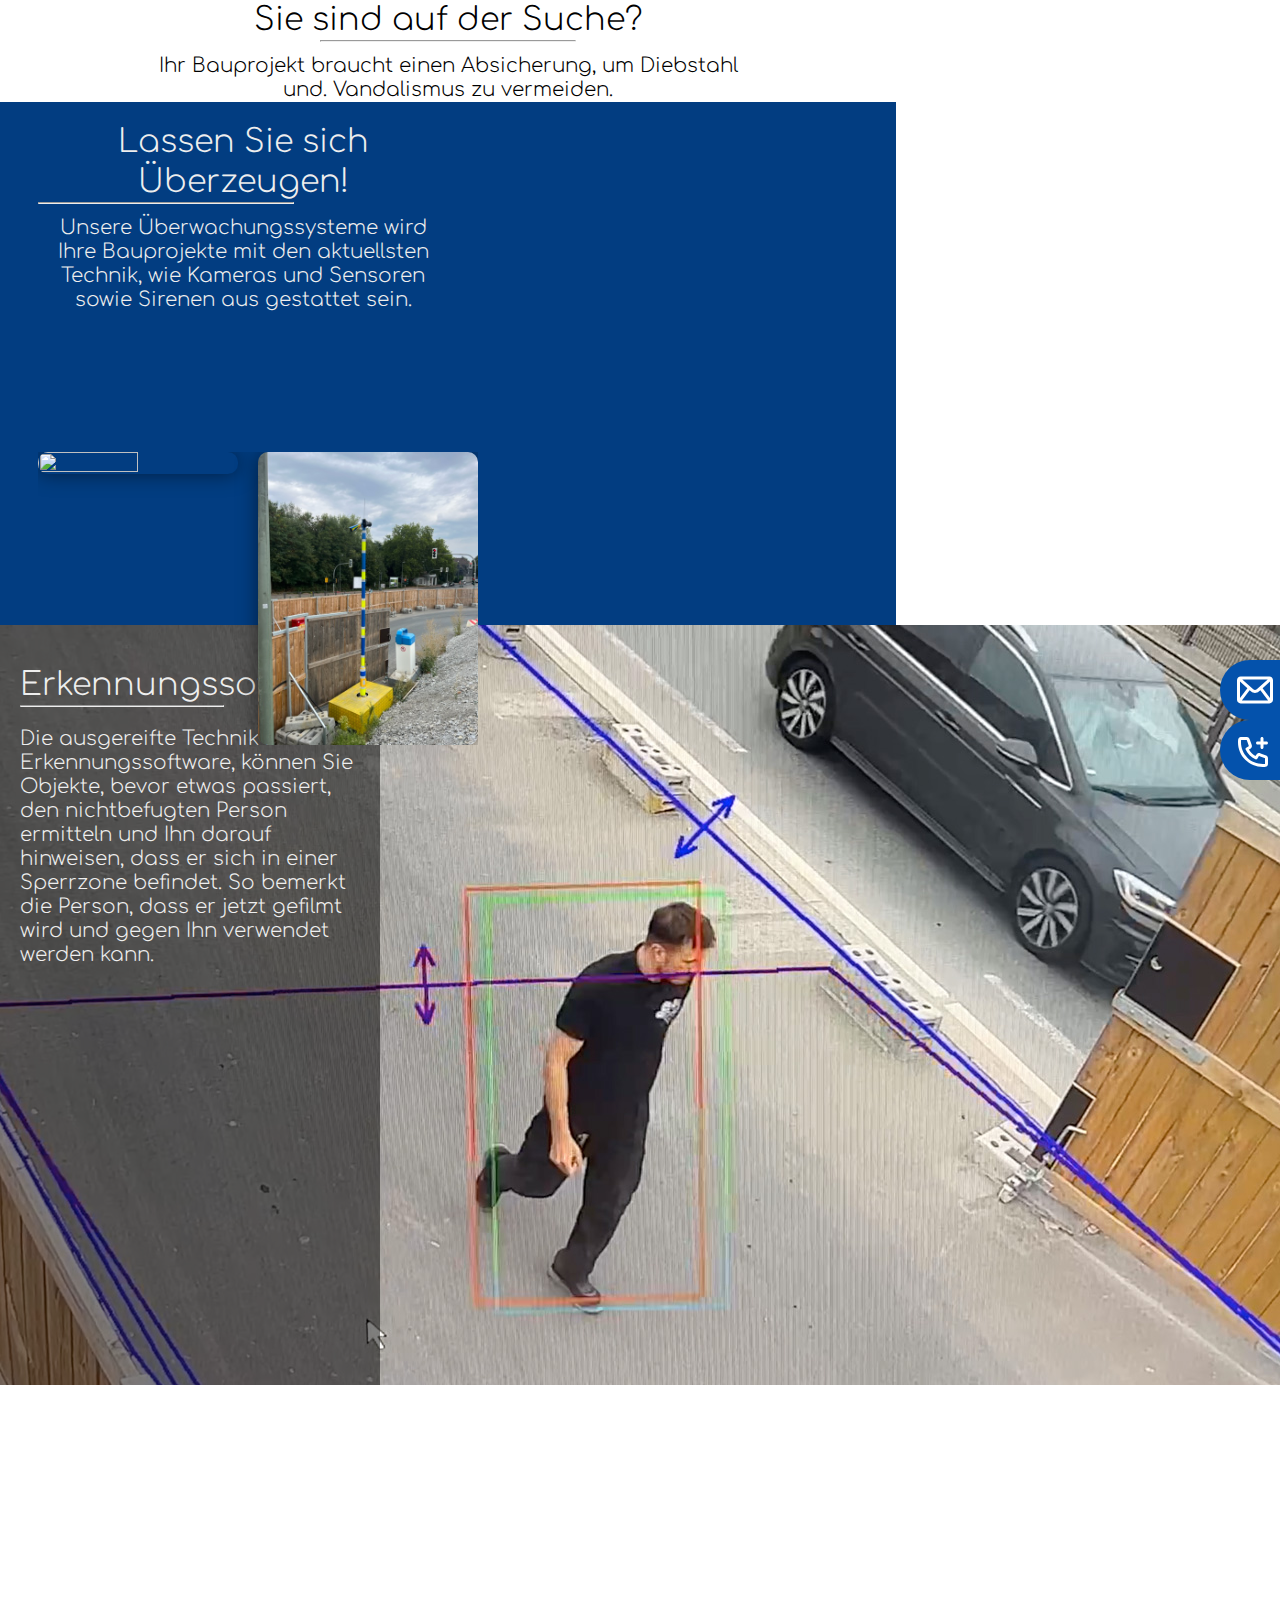
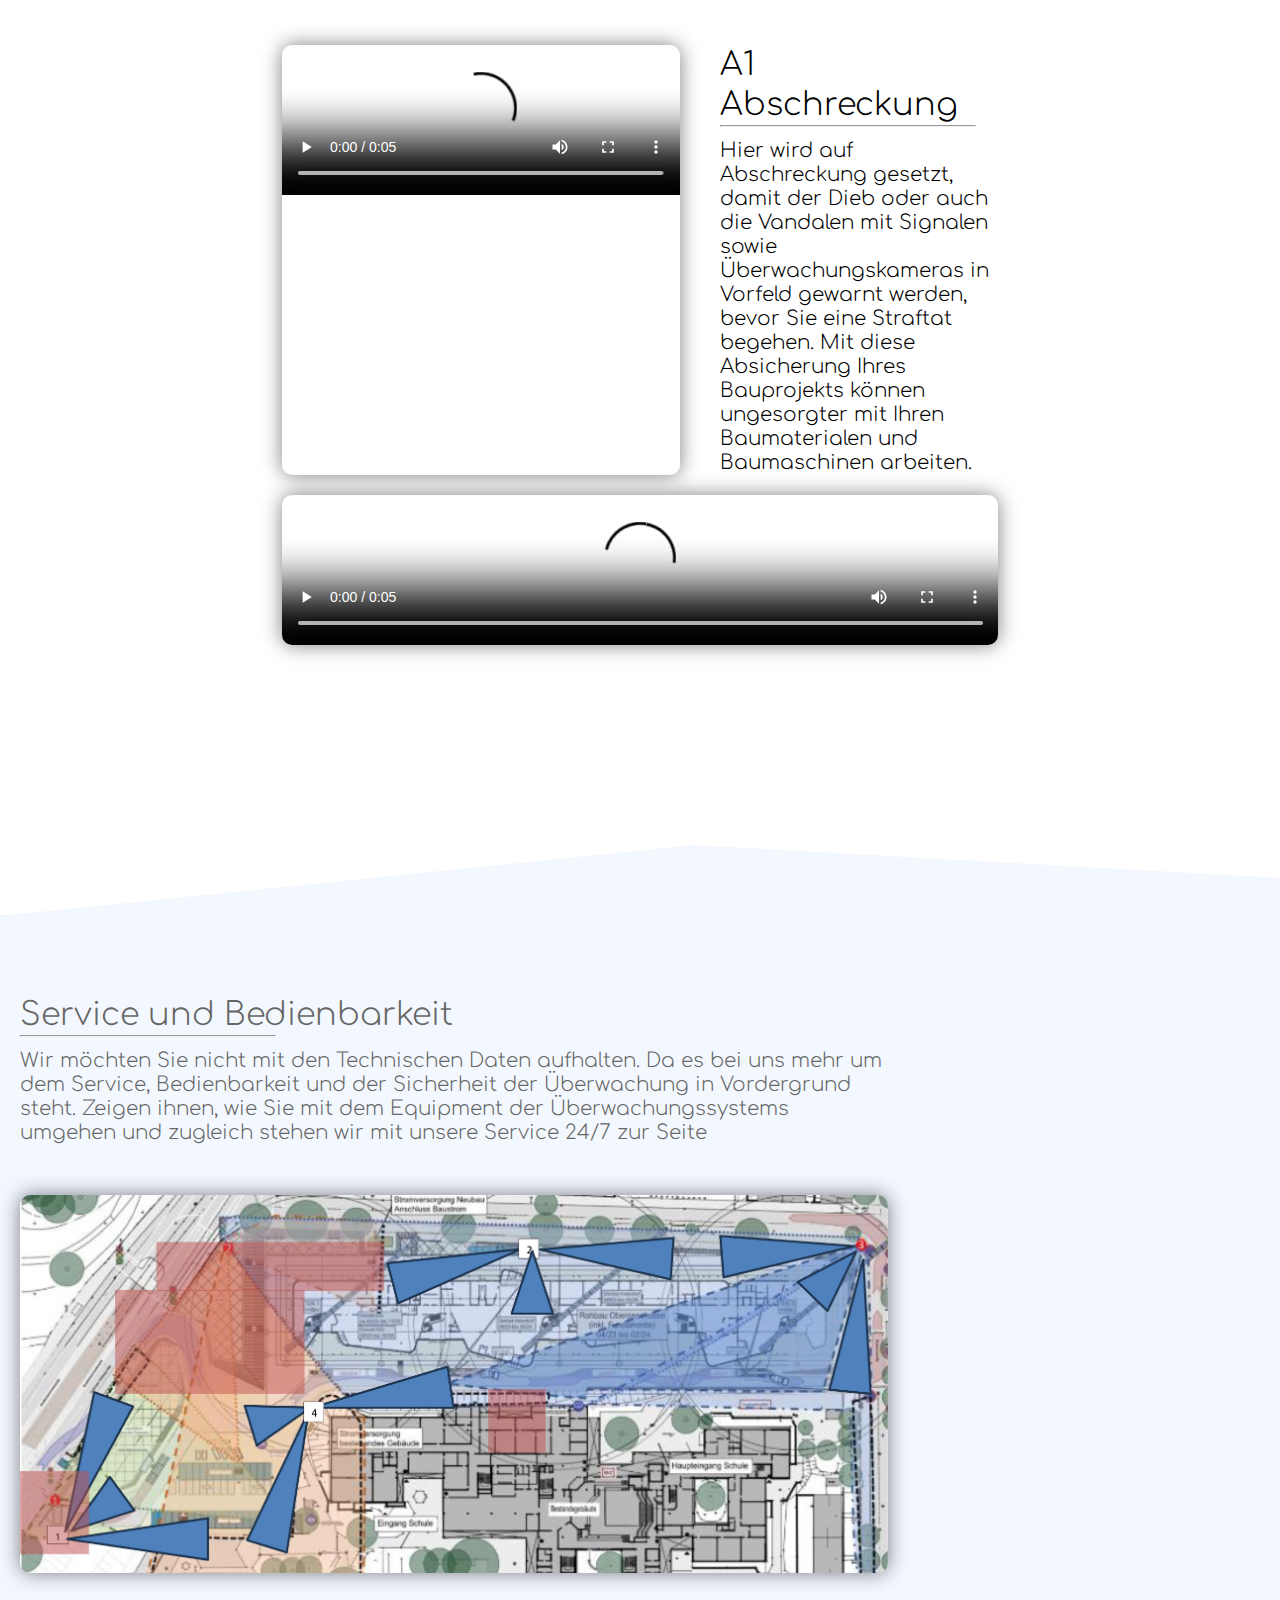
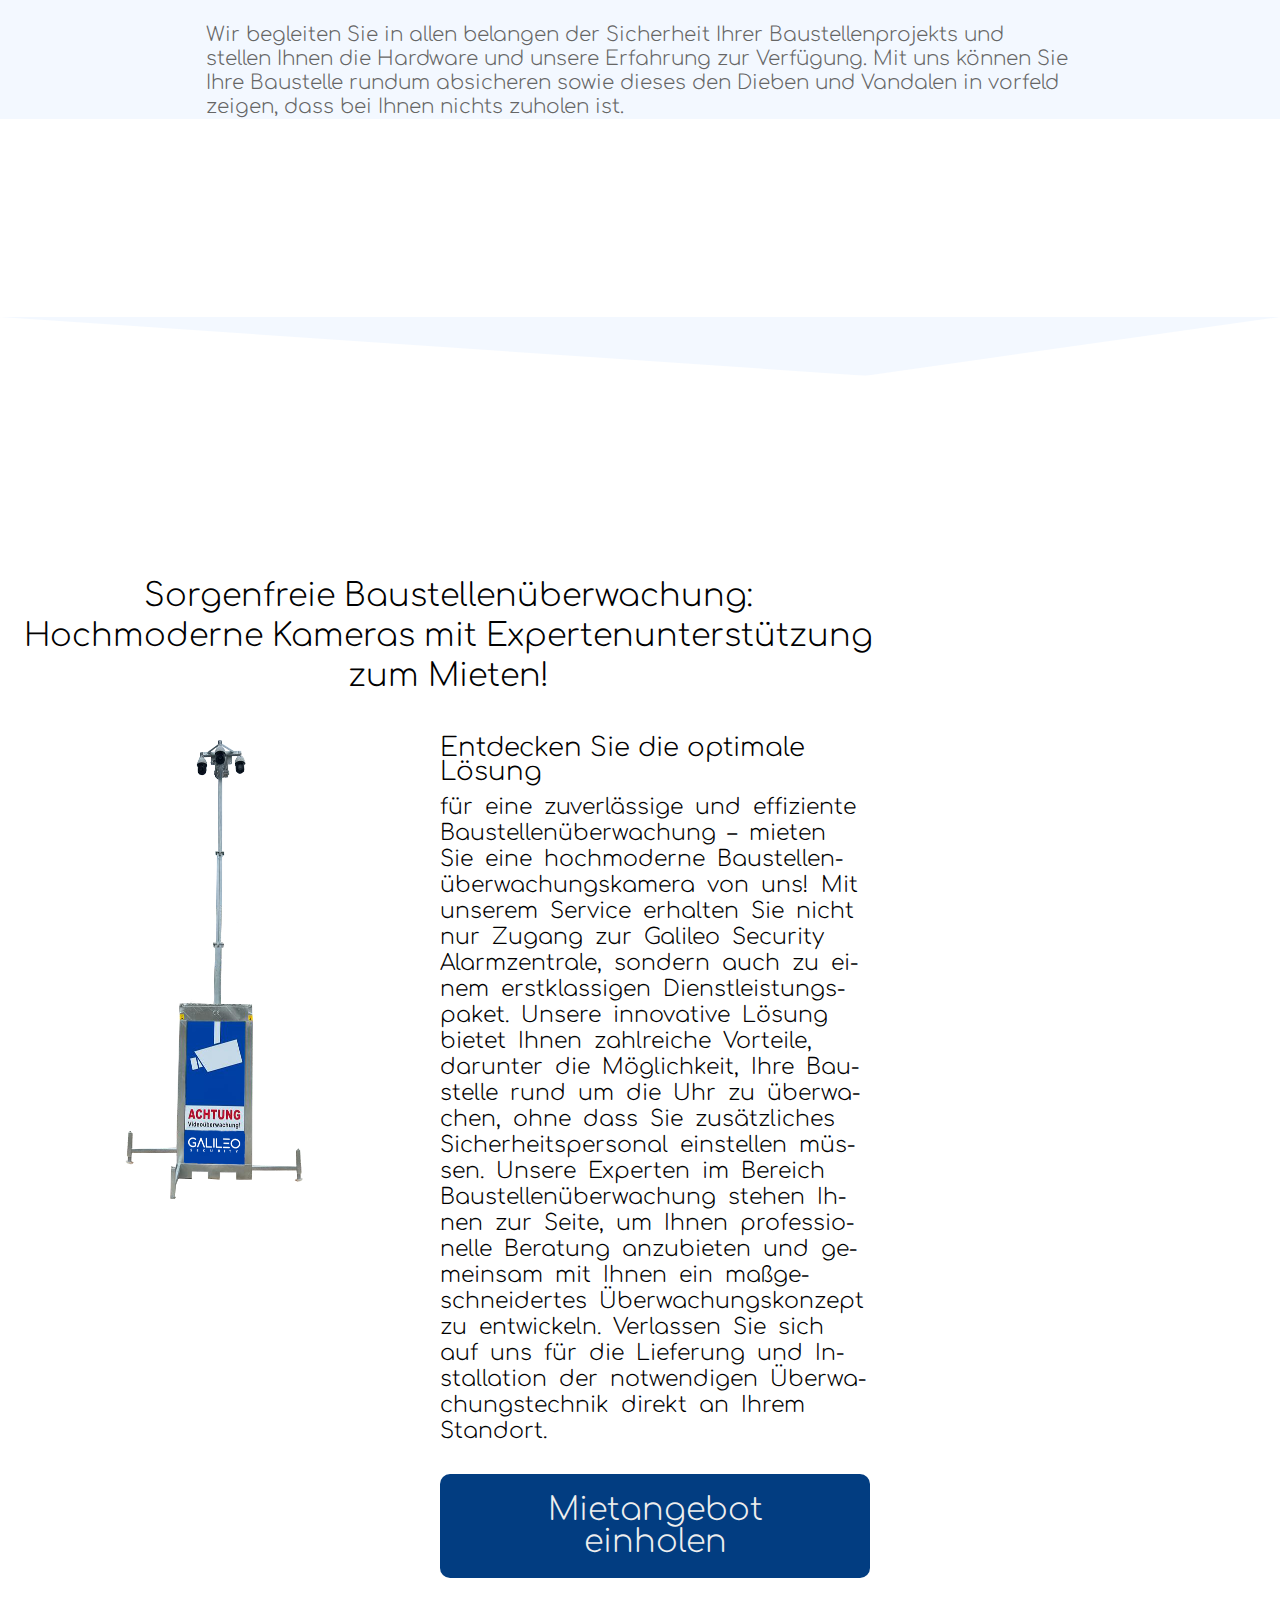
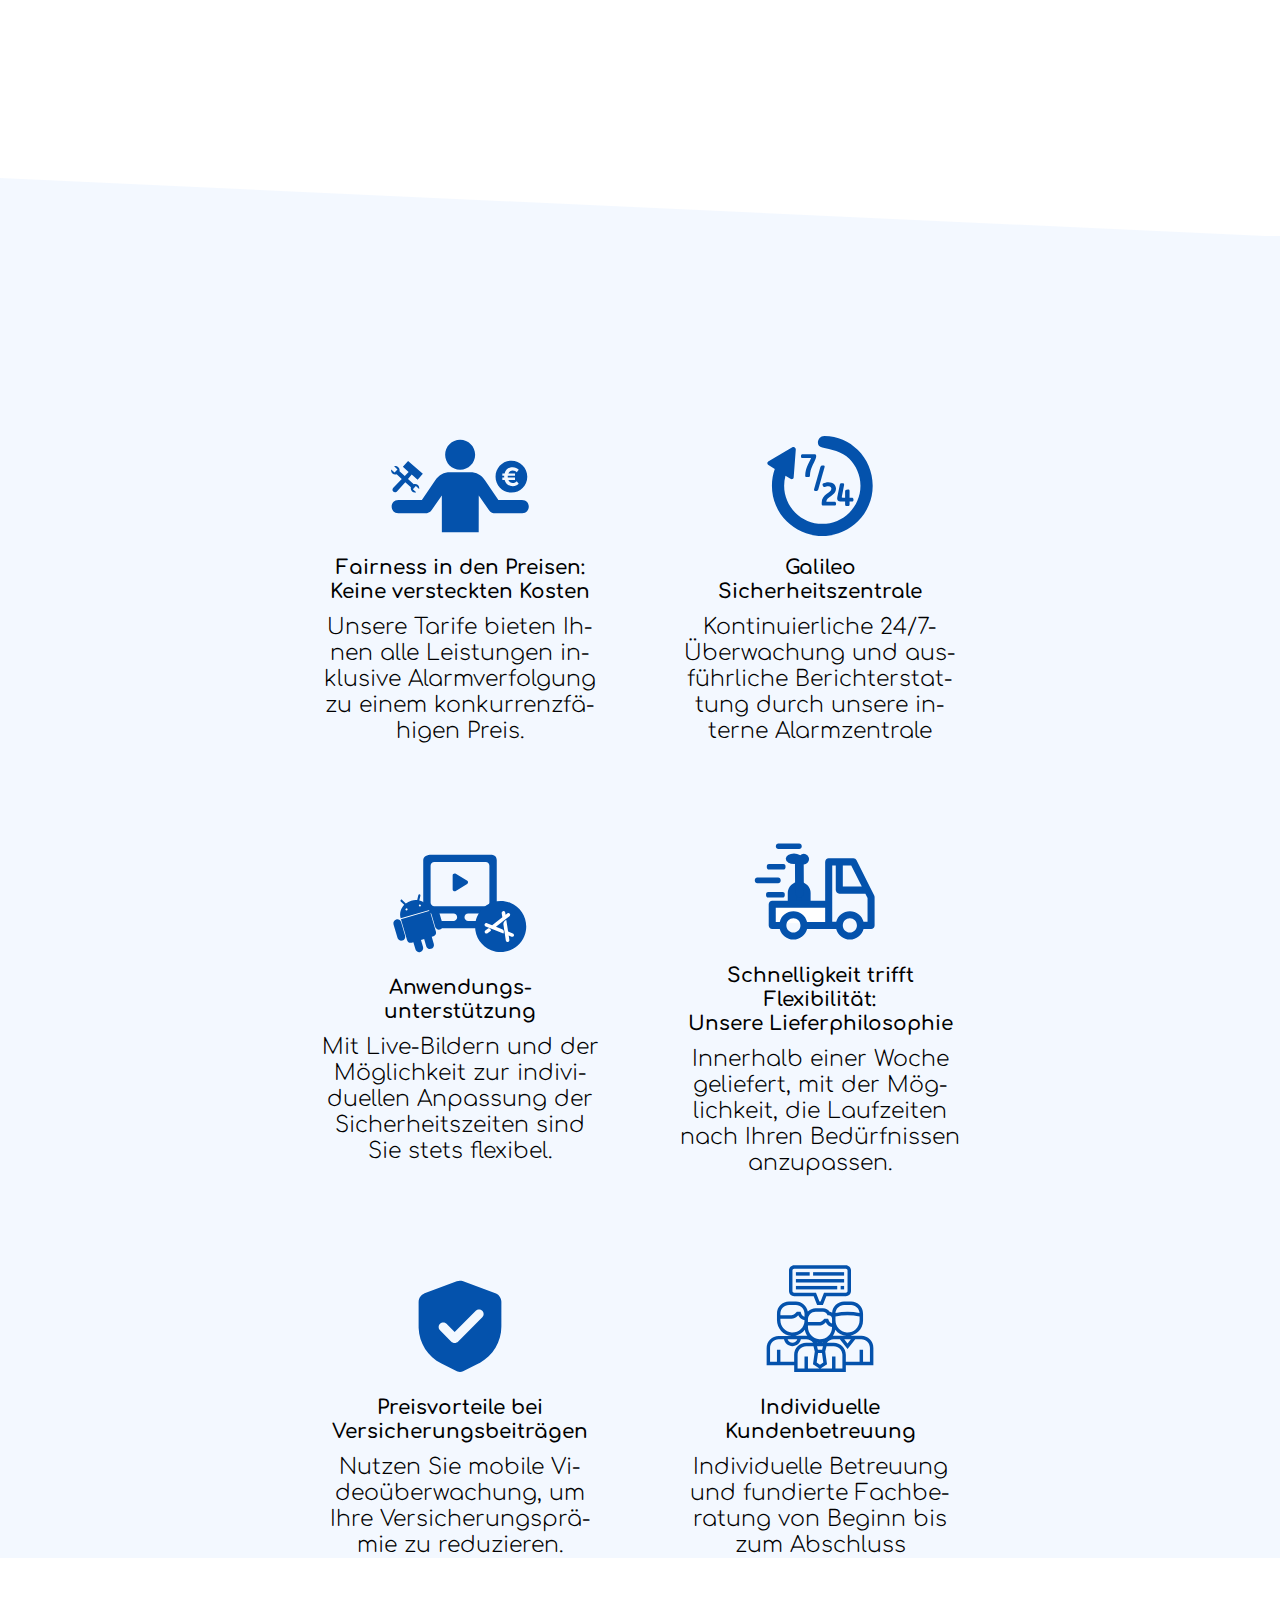
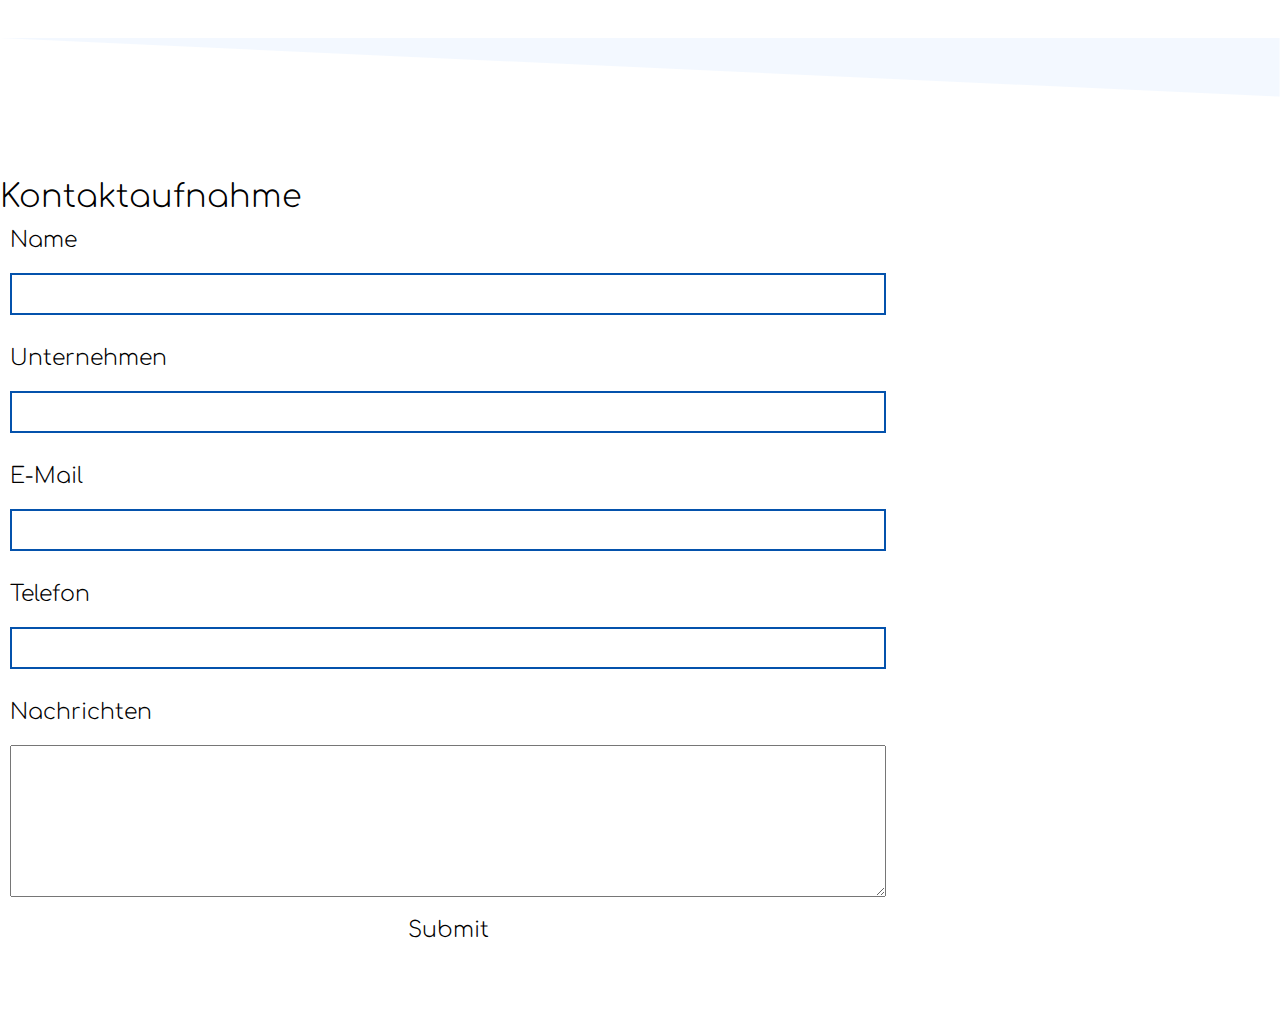
==== commit 854ef4ca: "Update 21.03.2024" ====
--- a/view-html/index.html
+++ b/view-html/index.html
@@ -17,14 +17,12 @@
     <div class="cl_blurbg_hp">
         <div class="cl_phoneActive_hp"><p class="cl_kreuzClose_hp">X</p><a href="tel:+4915127005762">+49 (0) 1512 7005762</a></div>
     </div>
-    <div class="cl_contactFixBox_hp">
-        <div class="cl_mailContact_hp">
-            <a href="mailto:info@galileo-security.de" name="Galileo Security Service"><img src="../assets/img/email.svg" alt=""></a>
-        </div>
-        <div class="cl_phoneContact_hp">
-            <img src="../assets/img/phone-plus.svg" alt="">
-        </div>   
+    <div class="cl_mailContact_hp">
+        <a href="mailto:info@galileo-security.de" name="Galileo Security Service"><img src="../assets/img/email.svg" alt=""><p>E-Mail</p></a>
     </div>
+    <div class="cl_phoneContact_hp">
+        <img src="../assets/img/phone-plus.svg" alt=""><p>Telefon</p>
+    </div>   
     <!--#######################################-->
     <section class="cl_welcome-wrapper_hp cl_boxingArea">
         <div class="cl_welcome-content_hp">
--- a/assets/css/styles.css
+++ b/assets/css/styles.css
@@ -126,6 +126,10 @@
 
 .cl_extrazeilenAbstand {
   line-height: 2.8rem;
+}
+
+a {
+  cursor: pointer;
 }
 
 html {
@@ -192,7 +196,6 @@
 .cl_boxingArea {
   position: relative;
   width: min(1260px, 70%);
-  margin: 5rem auto 8rem auto;
   padding: 0;
 }
 
@@ -207,13 +210,35 @@
   margin: 7rem auto 10rem auto;
 }
 
+.cl_wrapperMargin50-80 {
+  margin: 5rem auto 8rem auto;
+}
+
+.cl_wrapperMargin50-0 {
+  margin: 5rem auto 0 auto;
+}
+
 .cl_wrapperMarginUpDown150 {
   display: block;
   margin: 15rem auto;
 }
 
+.cl_wrapperMarginUpDown250-150 {
+  display: block;
+  margin: 35rem auto 15rem auto;
+}
+
 .cl_informationsText {
   width: 100%;
+}
+
+button {
+  cursor: pointer;
+}
+
+.cl_whatsappButton {
+  position: absolute;
+  z-index: 99999;
 }
 
 /*##############Ende#################*/
@@ -646,15 +671,14 @@
 /* Kontaktbox links Fixed*/
 .cl_contactFixBox_hp {
   position: fixed;
-  top: 50%;
-  right: -2px;
+  top: 71.8rem;
+  right: 0;
   z-index: 99;
   transform: translateY(-50%);
   -webkit-transform: translateY(-50%);
   -moz-transform: translateY(-50%);
   -ms-transform: translateY(-50%);
   -o-transform: translateY(-50%);
-  width: 7rem;
   height: max-content;
   display: flex;
   justify-content: flex-start;
@@ -662,20 +686,67 @@
   overflow: hidden;
 }
 
-.cl_mailContact_hp,
-.cl_phoneContact_hp {
-  background-color: #fff;
-  border: 0.4rem solid #0452ac;
-  border-top-left-radius: 1rem;
-  border-bottom-left-radius: 1rem;
-  width: 100%;
+.cl_mailContact_hp {
+  position: fixed;
+  top: 66rem;
+  z-index: 999;
+  width: 24rem;
+  right: -18rem;
+  transition: all 500ms ease-in-out;
+  background-color: #0452ac;
+  border-top-left-radius: 5rem;
+  border-bottom-left-radius: 5rem;
   padding: 1rem 1.3rem;
   cursor: pointer;
 }
+.cl_mailContact_hp a {
+  color: #fff;
+  text-decoration: none;
+  display: flex;
+  align-items: center;
+}
+.cl_mailContact_hp a img {
+  display: block;
+  margin: 0 1rem 0 0;
+}
 
 .cl_phoneContact_hp {
-  display: block;
+  position: fixed;
+  z-index: 999;
+  width: 24rem;
+  top: 72.4rem;
+  right: -18rem;
+  transition: all 500ms ease-in-out;
+  background-color: #0452ac;
+  border-top-left-radius: 5rem;
+  border-bottom-left-radius: 5rem;
+  padding: 1rem 1.3rem;
+  cursor: pointer;
+}
+
+.cl_mailContact_hp:hover,
+.cl_phoneContact_hp:hover {
+  transition: all 500ms ease-in-out;
+  transform: translateX(-9rem);
+}
+
+.cl_mailContact_hp a img {
+  padding: 2px 0 2px 4px;
+  height: 4rem;
+}
+
+.cl_phoneContact_hp {
+  color: #fff;
+  text-decoration: none;
+  display: flex;
+  align-items: center;
   margin: -0.4rem 0 0 0;
+}
+.cl_phoneContact_hp img {
+  display: block;
+  margin: 0 1rem 0 0;
+  padding: 4px 0 0 2px;
+  height: 4rem;
 }
 
 .cl_phoneActive_hp {
@@ -879,23 +950,15 @@
 .cl_img_ueberwachung-wrapper_hp {
   display: block;
   padding: 2rem 3%;
-}
-
-.cl_contentGridbox_hp {
-  display: grid;
-  width: 90%;
-  margin: 0 auto;
-  grid-template-columns: 48% 48%;
-  grid-template-rows: max-content max-content;
-  grid-template-areas: "contentWach images01" "contentWach images01";
-}
-
-.cl_content_img_hp {
-  grid-area: contentWach;
-}
-
-.cl_imgBox_hp {
-  grid-area: images01;
+  background-color: #023d81;
+  margin-bottom: 0;
+}
+
+.cl_contentFlexbox_hp {
+  display: flex;
+  flex-direction: column;
+  justify-content: center;
+  align-items: center;
 }
 
 /*--------- Images Place -----------
@@ -912,20 +975,24 @@
 }
 
 .cl_imgBox_hp {
-  width: 100%;
-  display: flex;
-  justify-content: flex-end;
+  position: relative;
+  top: 14rem;
+  width: fit-content;
+  display: flex;
+  justify-content: center;
   margin: 0 0 0 0;
+  gap: 2rem;
+  overflow: hidden;
 }
 .cl_imgBox_hp img {
   object-fit: cover;
 }
 
 .cl_imgBox02_hp {
-  width: 100%;
+  width: fit-content;
   display: flex;
   justify-content: center;
-  margin: -26rem 0 0 8rem;
+  margin: 0rem 0 0 0;
 }
 .cl_imgBox02_hp img {
   object-fit: cover;
@@ -936,7 +1003,10 @@
 .cl_content_img_hp {
   width: 50%;
   display: block;
-  margin: 6rem 0 0 4rem;
+  margin: 0rem 0 0 0rem;
+  overflow: hidden;
+  text-align: center;
+  color: #eeeeee;
 }
 
 /*--------- Media Queries -----------
@@ -1003,7 +1073,7 @@
 .cl_serviceBox {
   width: 100%;
   height: fit-content;
-  padding: 2rem;
+  padding: 8rem 2rem 0 2rem;
   background-color: rgba(216, 234, 255, 0.3098039216);
   color: #666666;
   margin: -0.3rem 0 0 0;
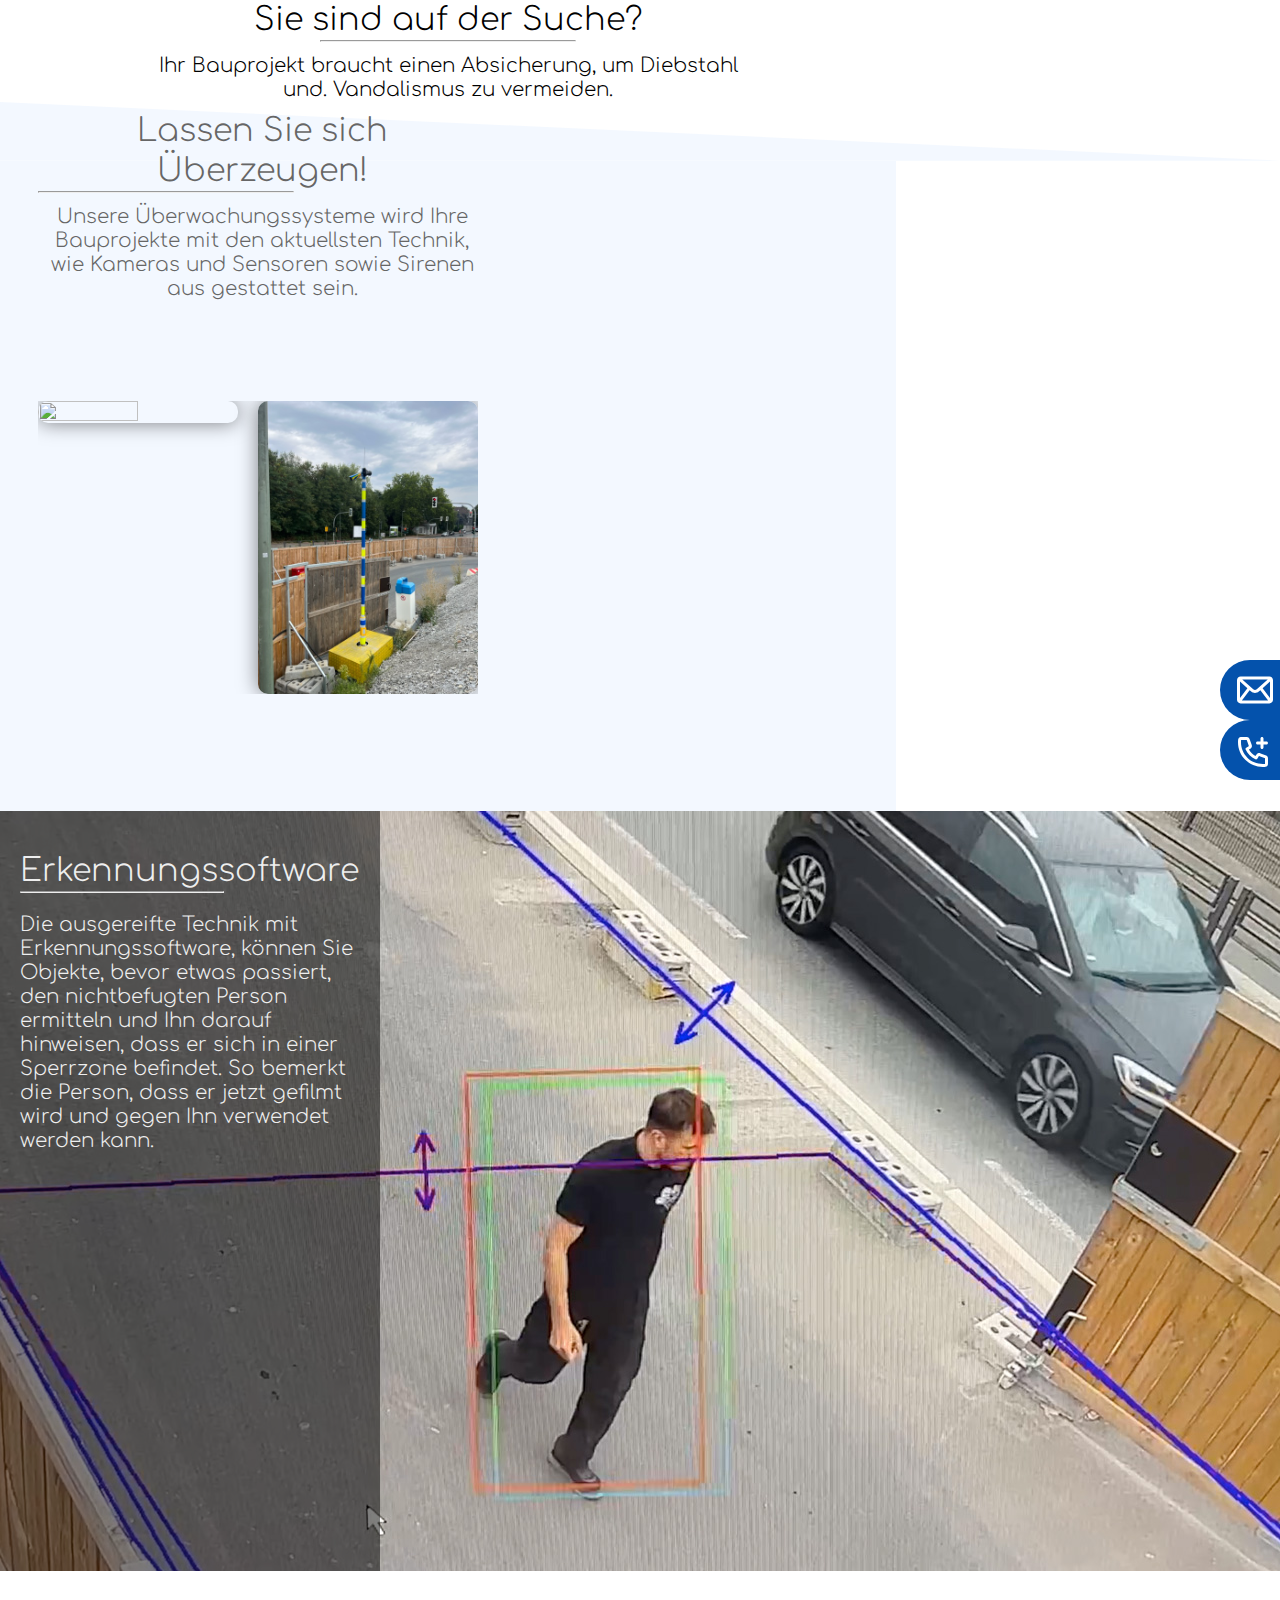
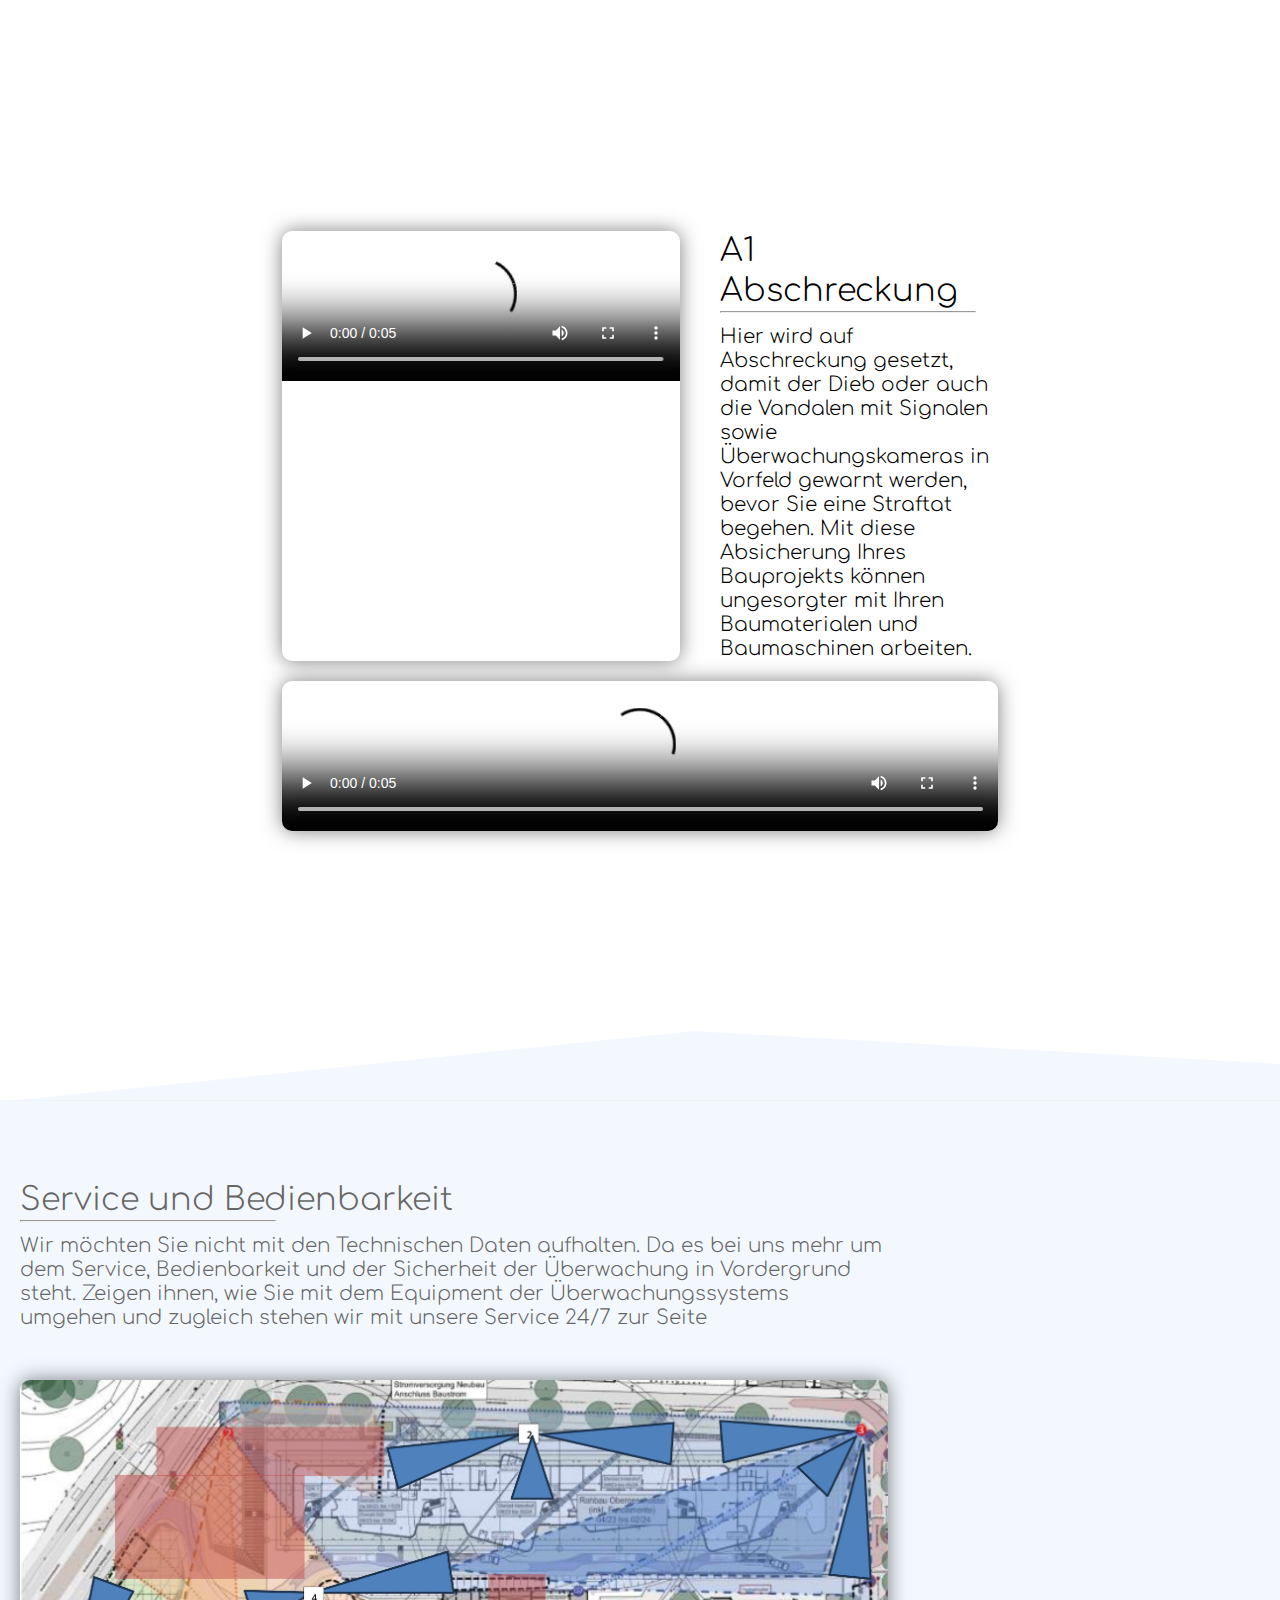
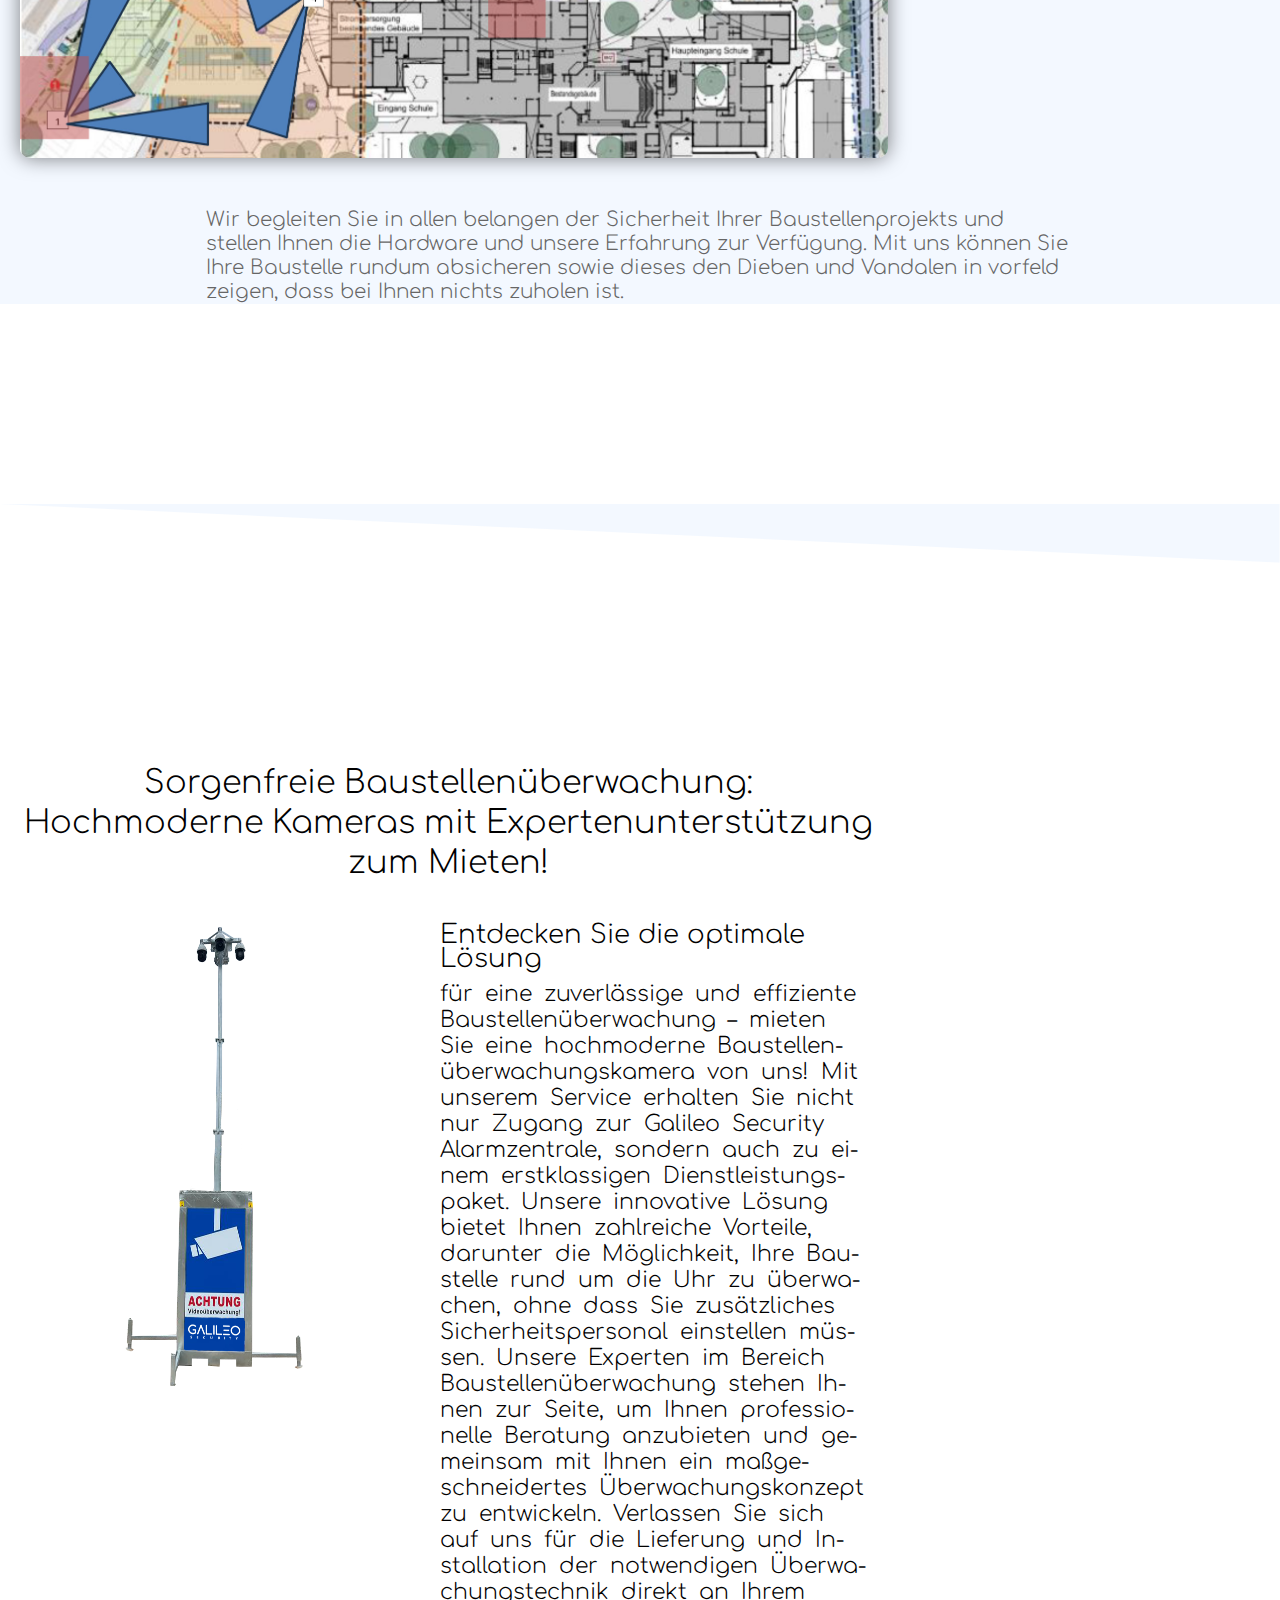
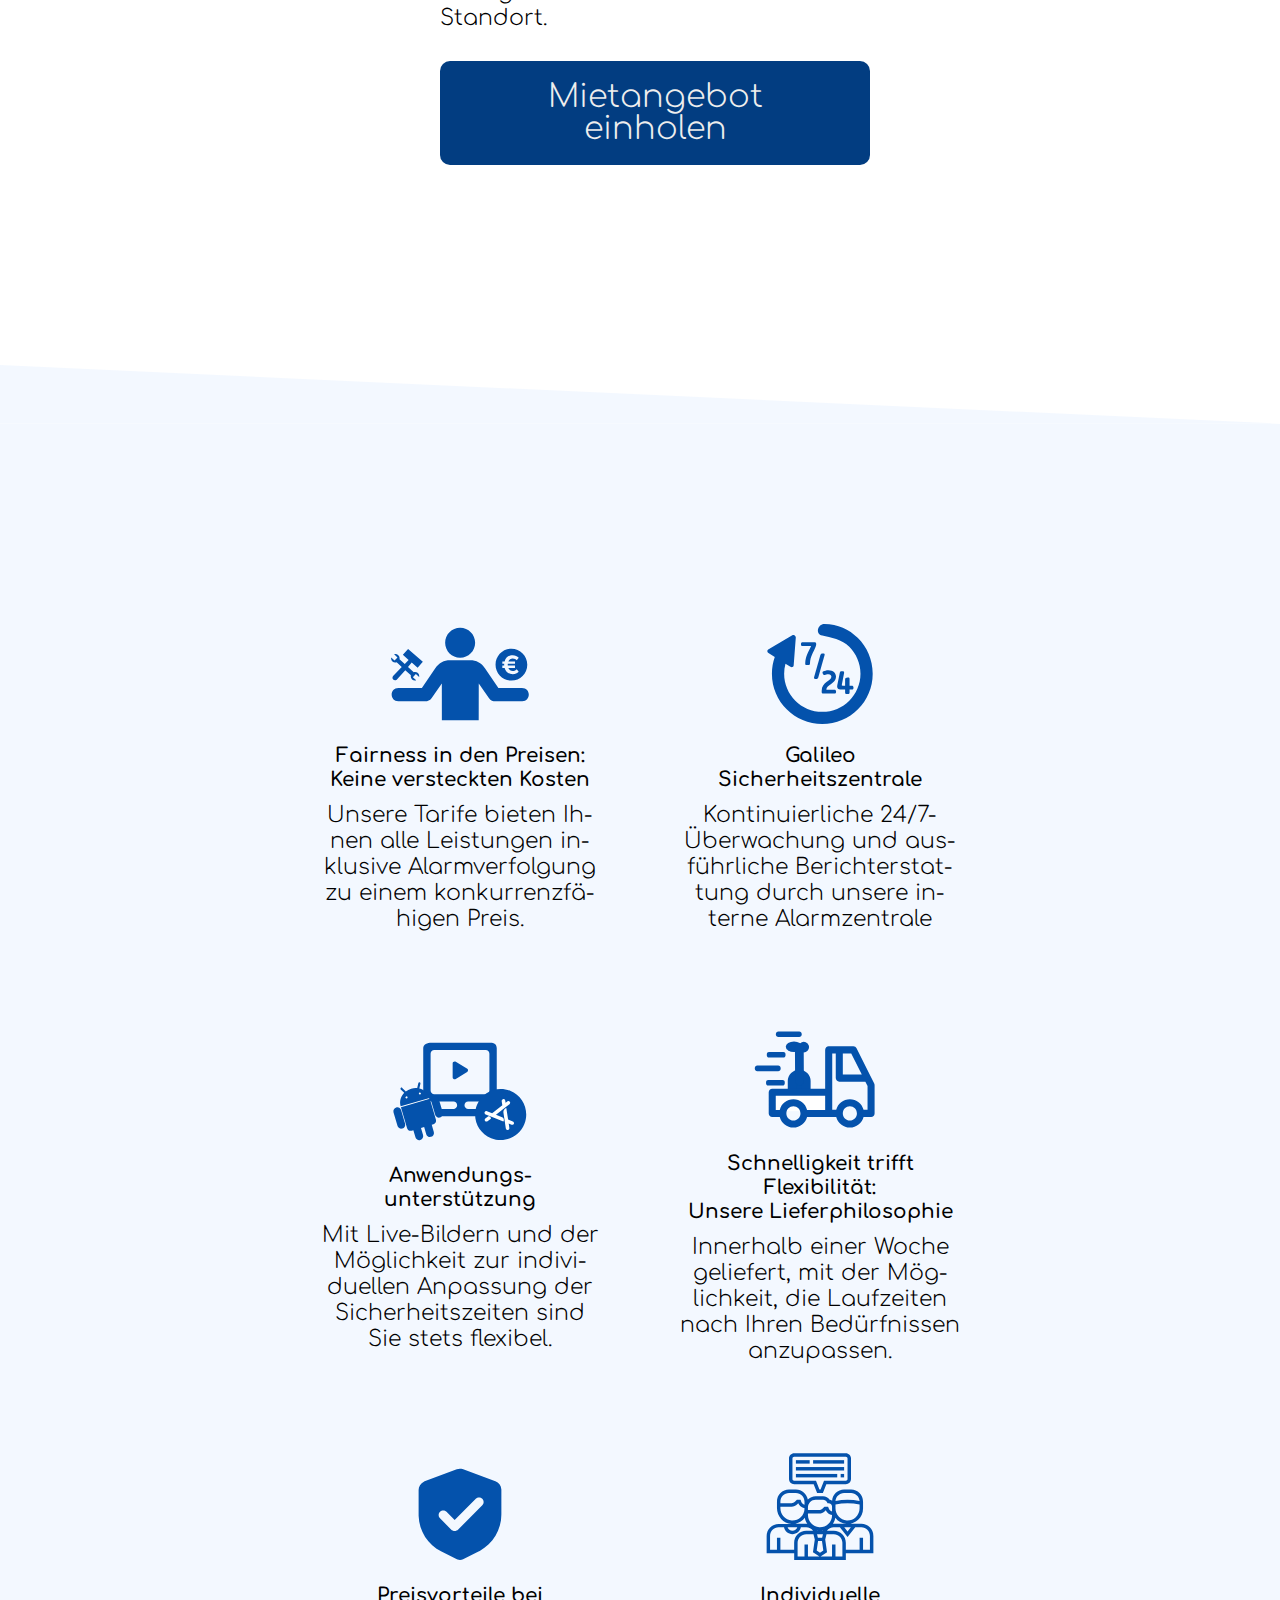
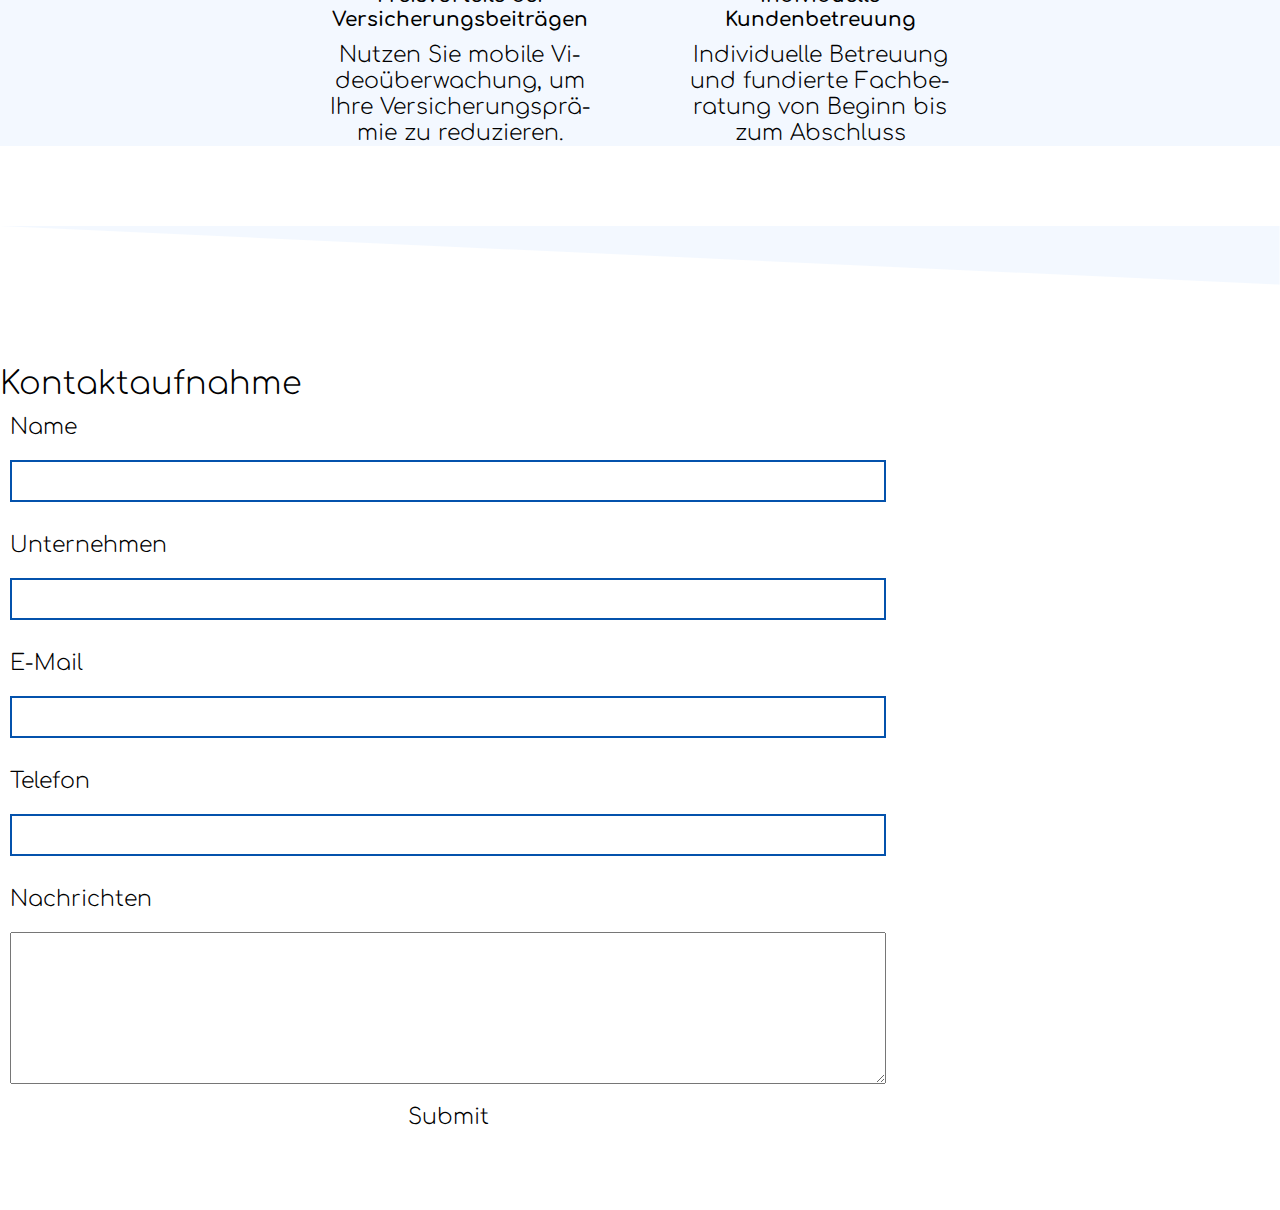
==== commit e2794047: "neues Update to index Margin" ====
--- a/view-html/index.html
+++ b/view-html/index.html
@@ -31,6 +31,10 @@
             <h4>Ihr Bauprojekt braucht einen Absicherung, um Diebstahl und. Vandalismus zu vermeiden.</h4>
         </div>
     </section>
+    <svg version="1.1" id="Ebene_1" class="cl_dreieckLinks_hp" xmlns="http://www.w3.org/2000/svg" xmlns:xlink="http://www.w3.org/1999/xlink" x="0px" y="0px"
+	 viewBox="0 0 1920 88" style="enable-background:new 0 0 1920 88;" xml:space="preserve">
+<polygon class="cl_dreieckfarbe_hp" points="1920,88 0,88 0,0 "/>
+</svg>
     <section class="cl_img_ueberwachung-wrapper_hp cl_boxingArea">
     <div class="cl_contentGridbox_hp">
         <div class="cl_content_img_hp">
@@ -99,21 +103,25 @@
                     <h2>Service und Bedienbarkeit</h2>
                     <hr class="cl_underline-left_hp">
                     <h4>Wir möchten Sie nicht mit den Technischen Daten aufhalten. Da es bei uns mehr um dem Service,
-                        Bedienbarkeit und der Sicherheit der Überwachung in Vordergrund steht. Zeigen ihnen, wie Sie mit dem Equipment der Überwachungssystems umgehen und zugleich stehen wir mit unsere Service 24/7 zur Seite  </h4>
+                        Bedienbarkeit und der Sicherheit der Überwachung in Vordergrund steht. Zeigen ihnen, wie Sie mit dem
+                        Equipment der Überwachungssystems umgehen und zugleich stehen wir mit unsere Service 24/7 zur Seite
+                    </h4>
                 </div>
                 <img class="cl_servicebild_hp borderRadius10" src="../assets/img/video-turm-skizze.jpg" alt="Baustellenskizze">
             </div>
             <div class="cl_serviceContent02_hp">
-                  <h4>Wir begleiten Sie in allen belangen der Sicherheit Ihrer Baustellenprojekts und stellen Ihnen die Hardware und unsere Erfahrung zur Verfügung. Mit uns können Sie Ihre Baustelle rundum absicheren sowie dieses den Dieben und Vandalen in vorfeld zeigen, dass bei Ihnen nichts zuholen ist.</h4>
-            </div>
-        </div>
-    </section>
-    <div class="cl_polyDreieckService_hp02">
-        <svg version="1.1" id="Ebene_1" xmlns="http://www.w3.org/2000/svg" xmlns:xlink="http://www.w3.org/1999/xlink" x="0px" y="0px"
-	 viewBox="0 0 1920 88" style="enable-background:new 0 0 1920 88;" xml:space="preserve">
-<polygon class="cl_dreieckColor_hp" points="0,88 1920,88 1298.4,0 "/>
-</svg>
-    </div>
+                <h4>Wir begleiten Sie in allen belangen der Sicherheit Ihrer Baustellenprojekts und stellen Ihnen die Hardware
+                    und unsere Erfahrung zur Verfügung. Mit uns können Sie Ihre Baustelle rundum absicheren sowie dieses den
+                    Dieben und Vandalen in vorfeld zeigen, dass bei Ihnen nichts zuholen ist.</h4>
+            </div>
+        </div>
+        <svg version="1.1" id="Ebene_1" class="cl_dreieckRechts_hp" xmlns="http://www.w3.org/2000/svg"
+        xmlns:xlink="http://www.w3.org/1999/xlink" x="0px" y="0px" viewBox="0 0 1920 88"
+        style="enable-background:new 0 0 1920 88;" xml:space="preserve">
+        <polygon class="cl_dreieckfarbe_hp" points="1920,88 0,88 0,0 " />
+    </svg>
+    </section>
+
     <section class="cl_mietproduktWrapper_hp cl_boxingArea">
         <h2>Sorgenfreie Baustellenüberwachung:<br>Hochmoderne Kameras mit Expertenunterstützung zum Mieten!</h2>
         <div class="cl_mietproduktBox_hp">
--- a/assets/css/styles.css
+++ b/assets/css/styles.css
@@ -223,13 +223,24 @@
   margin: 15rem auto;
 }
 
-.cl_wrapperMarginUpDown250-150 {
+.cl_wrapperMarginUpDown-0 {
+  display: block;
+  margin: 0 auto;
+}
+
+.cl_wrapperMarginUpDown350 {
+  display: block;
+  margin: 35rem auto;
+}
+
+.cl_wrapperMarginUpDown350-150 {
   display: block;
   margin: 35rem auto 15rem auto;
 }
 
-.cl_informationsText {
-  width: 100%;
+.cl_wrapperMarginUpDown650-350 {
+  display: block;
+  margin: 65rem auto 35rem auto;
 }
 
 button {
@@ -239,6 +250,10 @@
 .cl_whatsappButton {
   position: absolute;
   z-index: 99999;
+}
+
+.cl_stimmungButton {
+  font-size: 1.1rem;
 }
 
 /*##############Ende#################*/
@@ -328,6 +343,14 @@
   -ms-border-radius: 1rem;
   -o-border-radius: 1rem;
   box-shadow: 0 0 20px rgba(0, 0, 0, 0.5);
+}
+
+.borderRadius10Without {
+  border-radius: 1rem;
+  -webkit-border-radius: 1rem;
+  -moz-border-radius: 1rem;
+  -ms-border-radius: 1rem;
+  -o-border-radius: 1rem;
 }
 
 .cl_keinVersteckteKosten_hp {
@@ -932,6 +955,15 @@
   width: 60rem;
 }
 
+.cl_informationsText h6, .cl_informationsText p, .cl_informationsText li, .cl_informationsText a, .cl_informationsText span, .cl_informationsText button, .cl_informationsText input, .cl_informationsText label {
+  font-size: 1.8rem;
+  font-weight: 300;
+}
+.cl_informationsText h4, .cl_informationsText h6 {
+  font-size: 2rem;
+  font-weight: 600;
+}
+
 /*----------- Media Queries ---------
 #######################################*/
 @media screen and (max-width: 800px) {
@@ -950,8 +982,9 @@
 .cl_img_ueberwachung-wrapper_hp {
   display: block;
   padding: 2rem 3%;
-  background-color: #023d81;
+  background-color: rgba(216, 234, 255, 0.3098039216);
   margin-bottom: 0;
+  height: 65rem;
 }
 
 .cl_contentFlexbox_hp {
@@ -959,6 +992,7 @@
   flex-direction: column;
   justify-content: center;
   align-items: center;
+  position: relative;
 }
 
 /*--------- Images Place -----------
@@ -983,6 +1017,9 @@
   margin: 0 0 0 0;
   gap: 2rem;
   overflow: hidden;
+  position: absolute;
+  top: 24rem;
+  z-index: 999;
 }
 .cl_imgBox_hp img {
   object-fit: cover;
@@ -1001,12 +1038,14 @@
 /*--------- Content Place -----------
 ###################################*/
 .cl_content_img_hp {
+  position: absolute;
+  top: -50px;
   width: 50%;
   display: block;
   margin: 0rem 0 0 0rem;
   overflow: hidden;
   text-align: center;
-  color: #eeeeee;
+  color: #666666;
 }
 
 /*--------- Media Queries -----------
